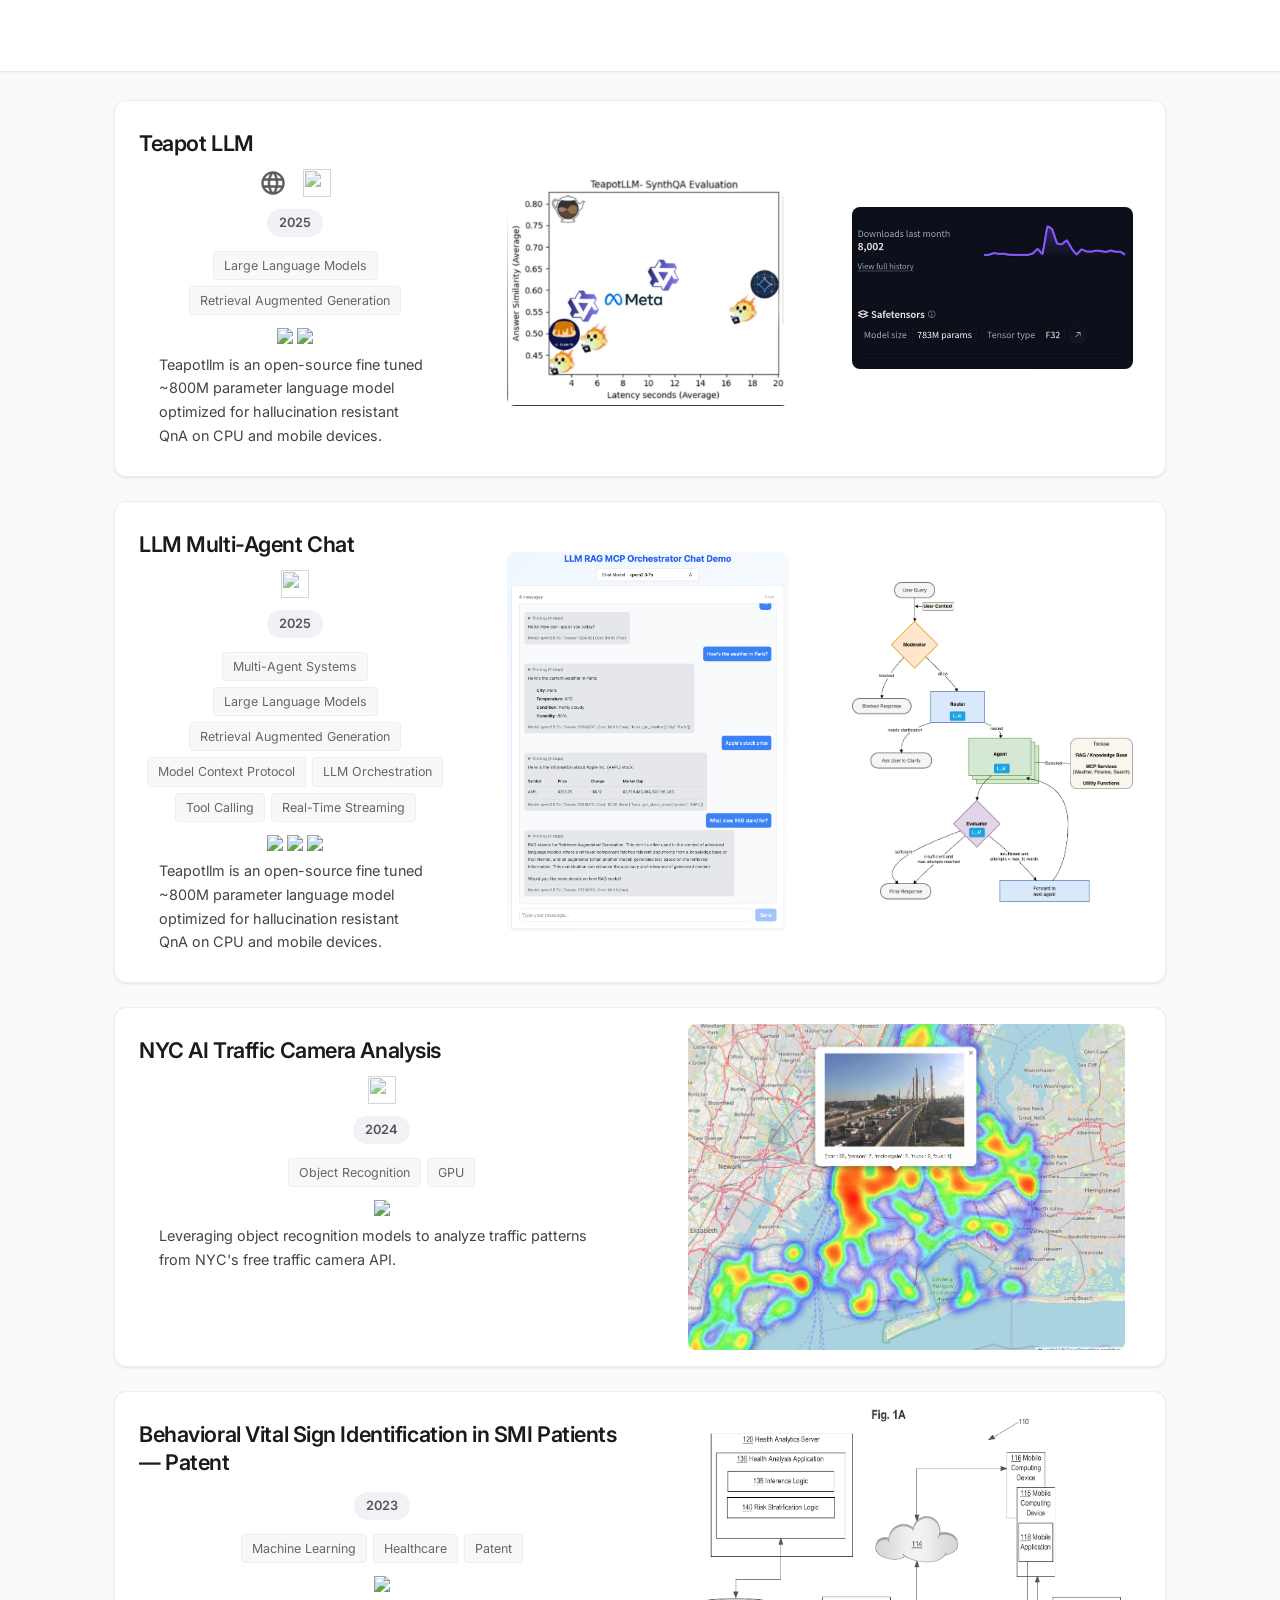
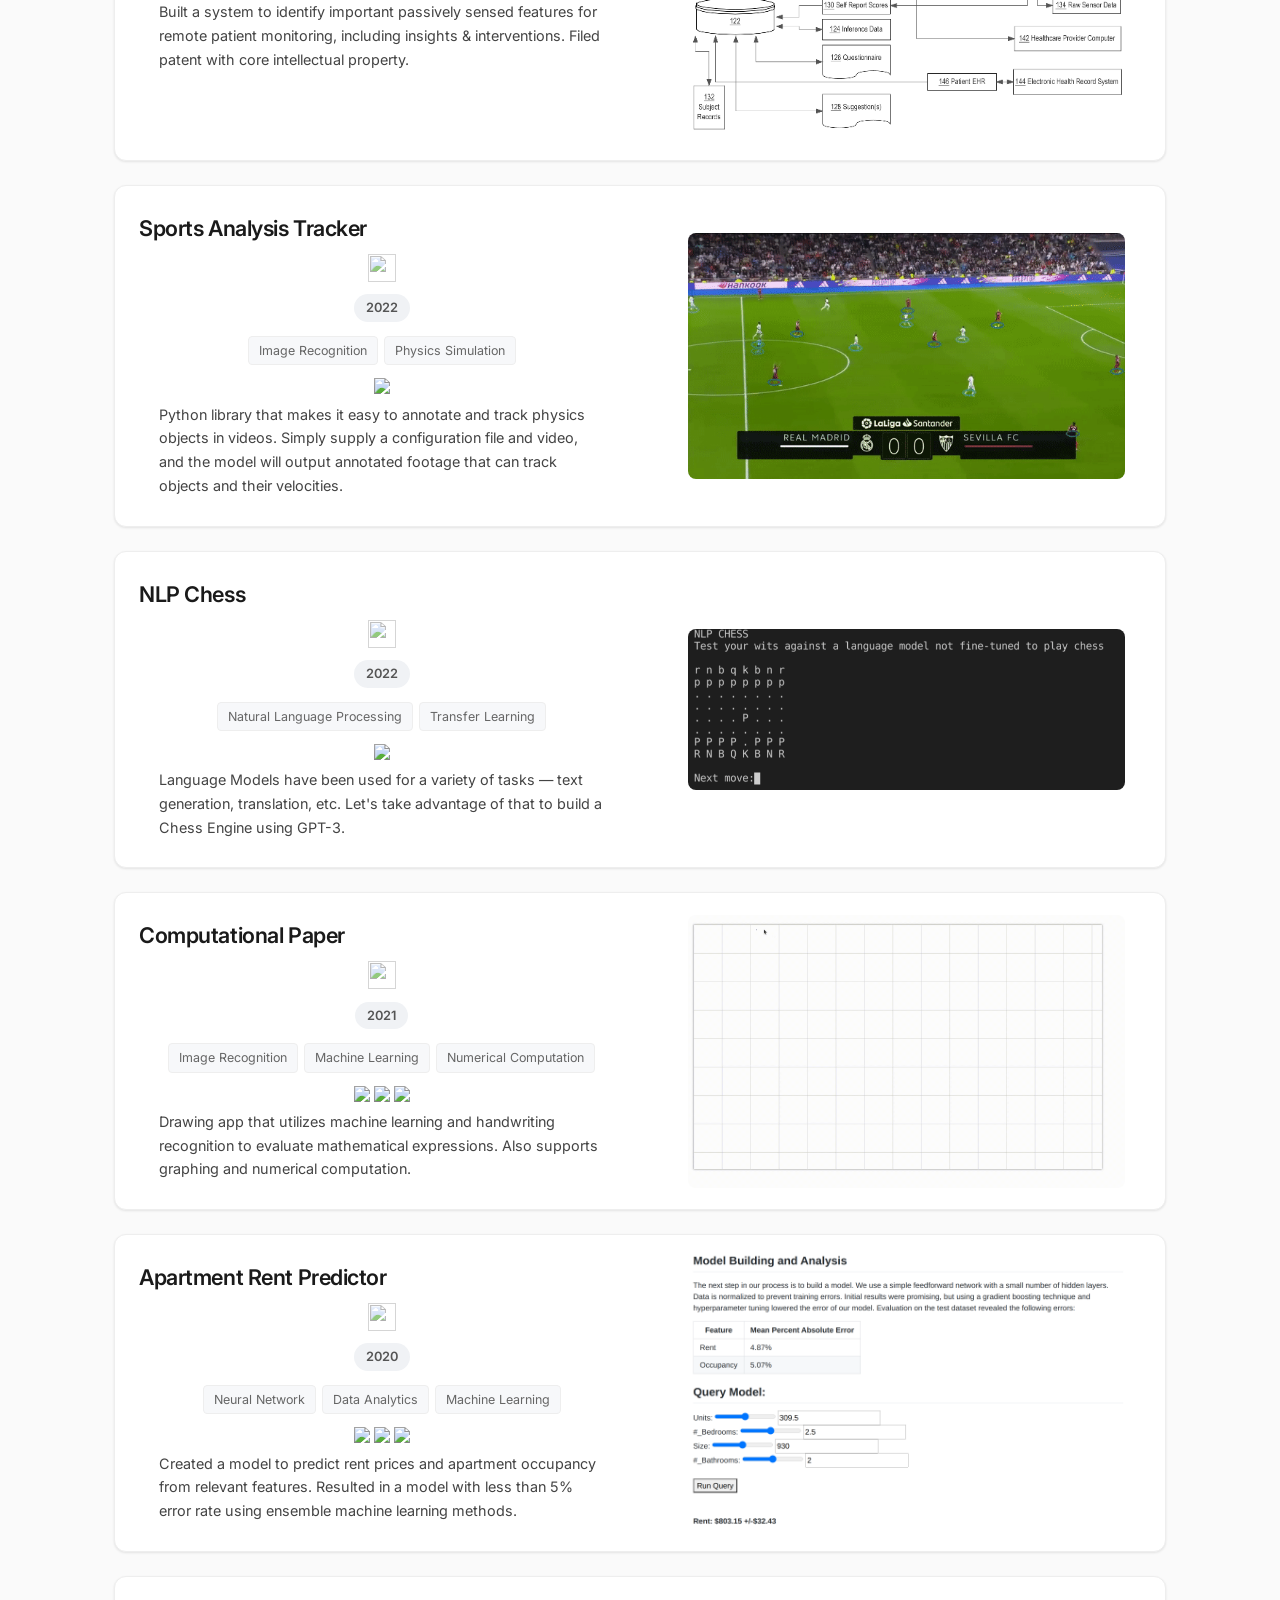
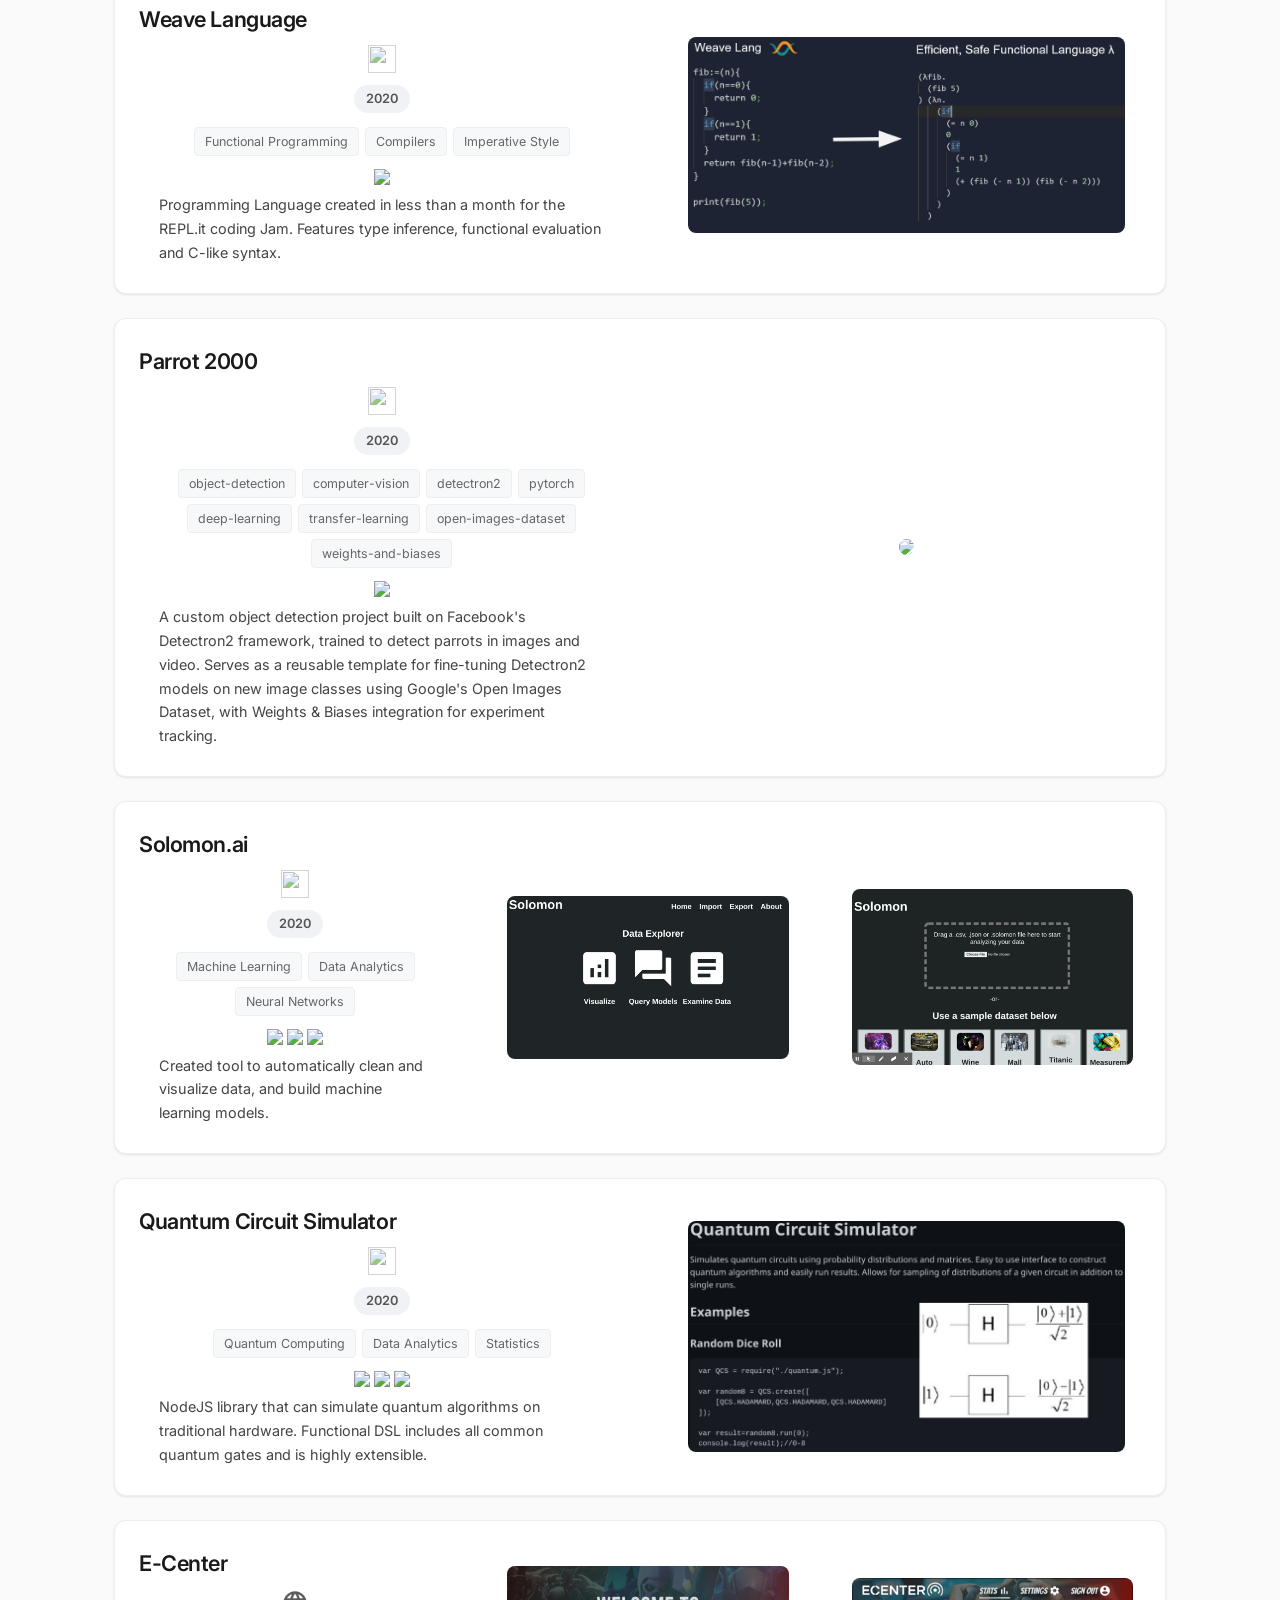
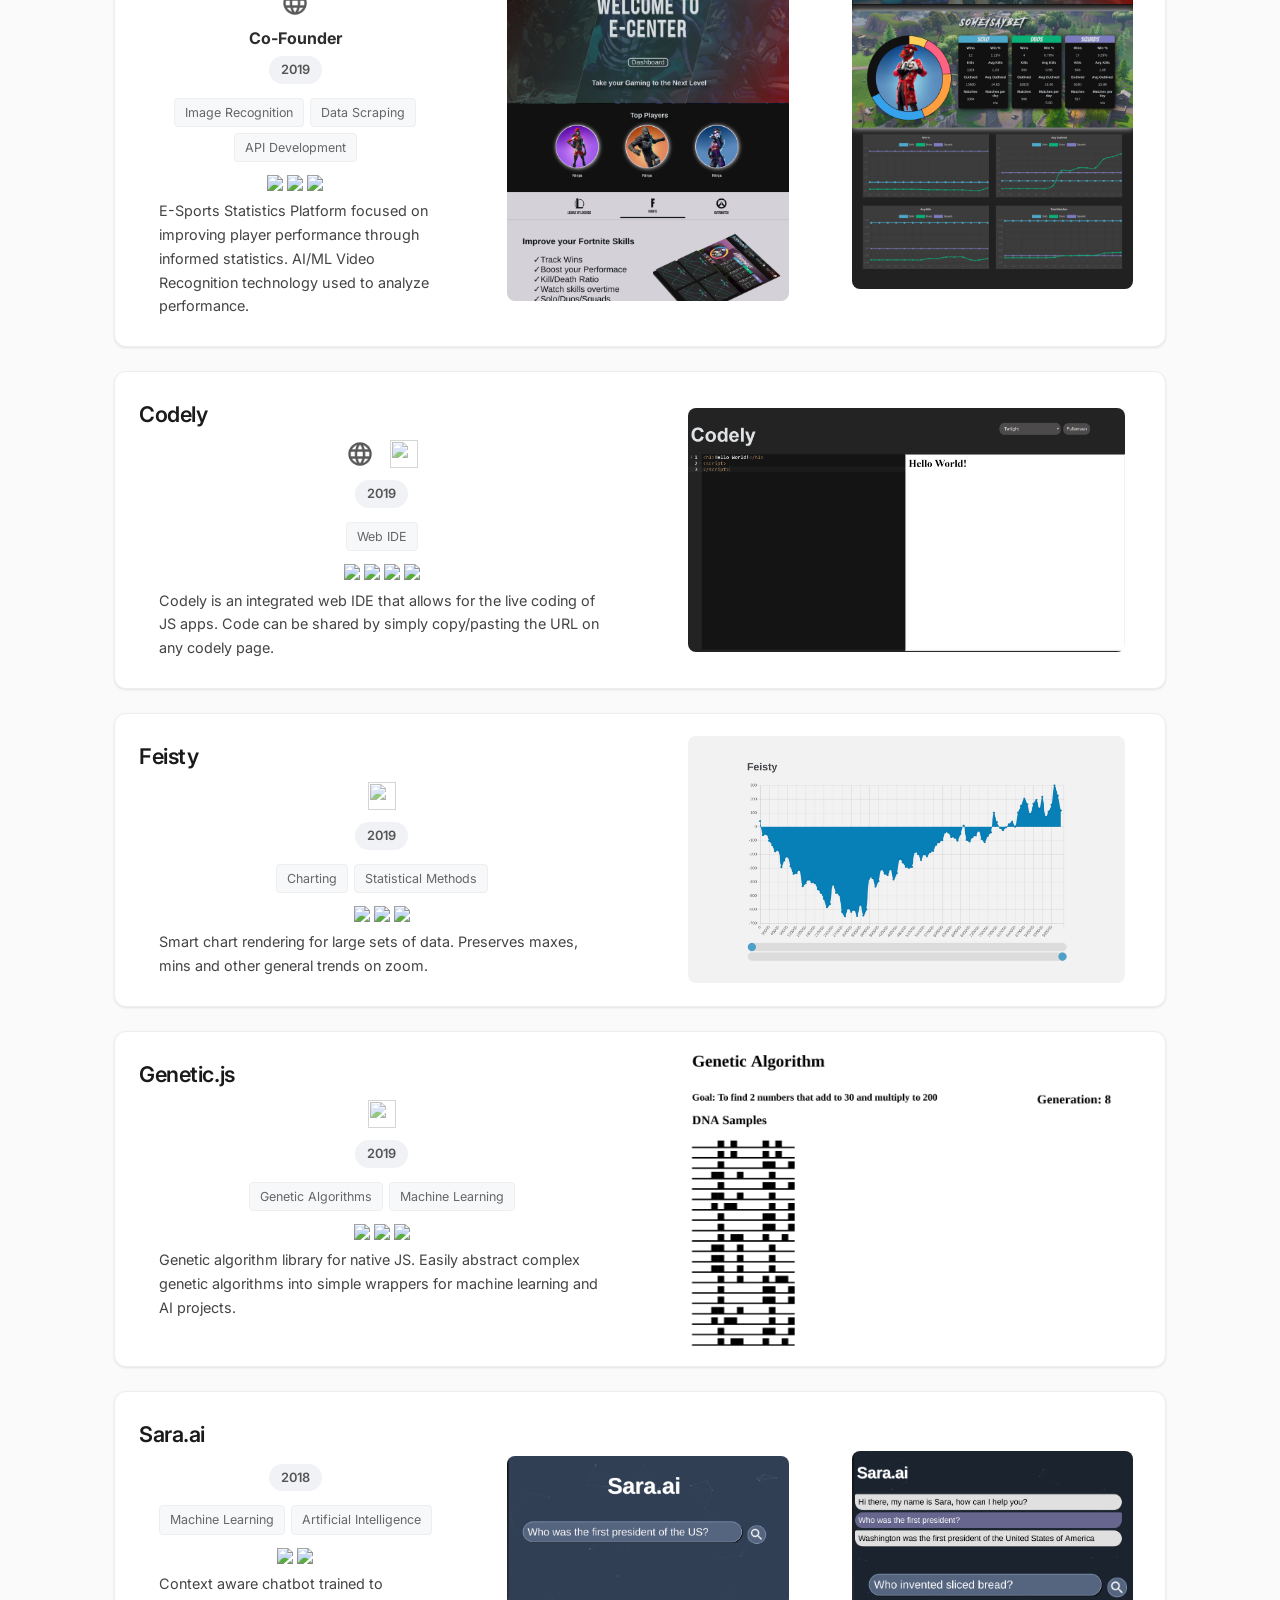
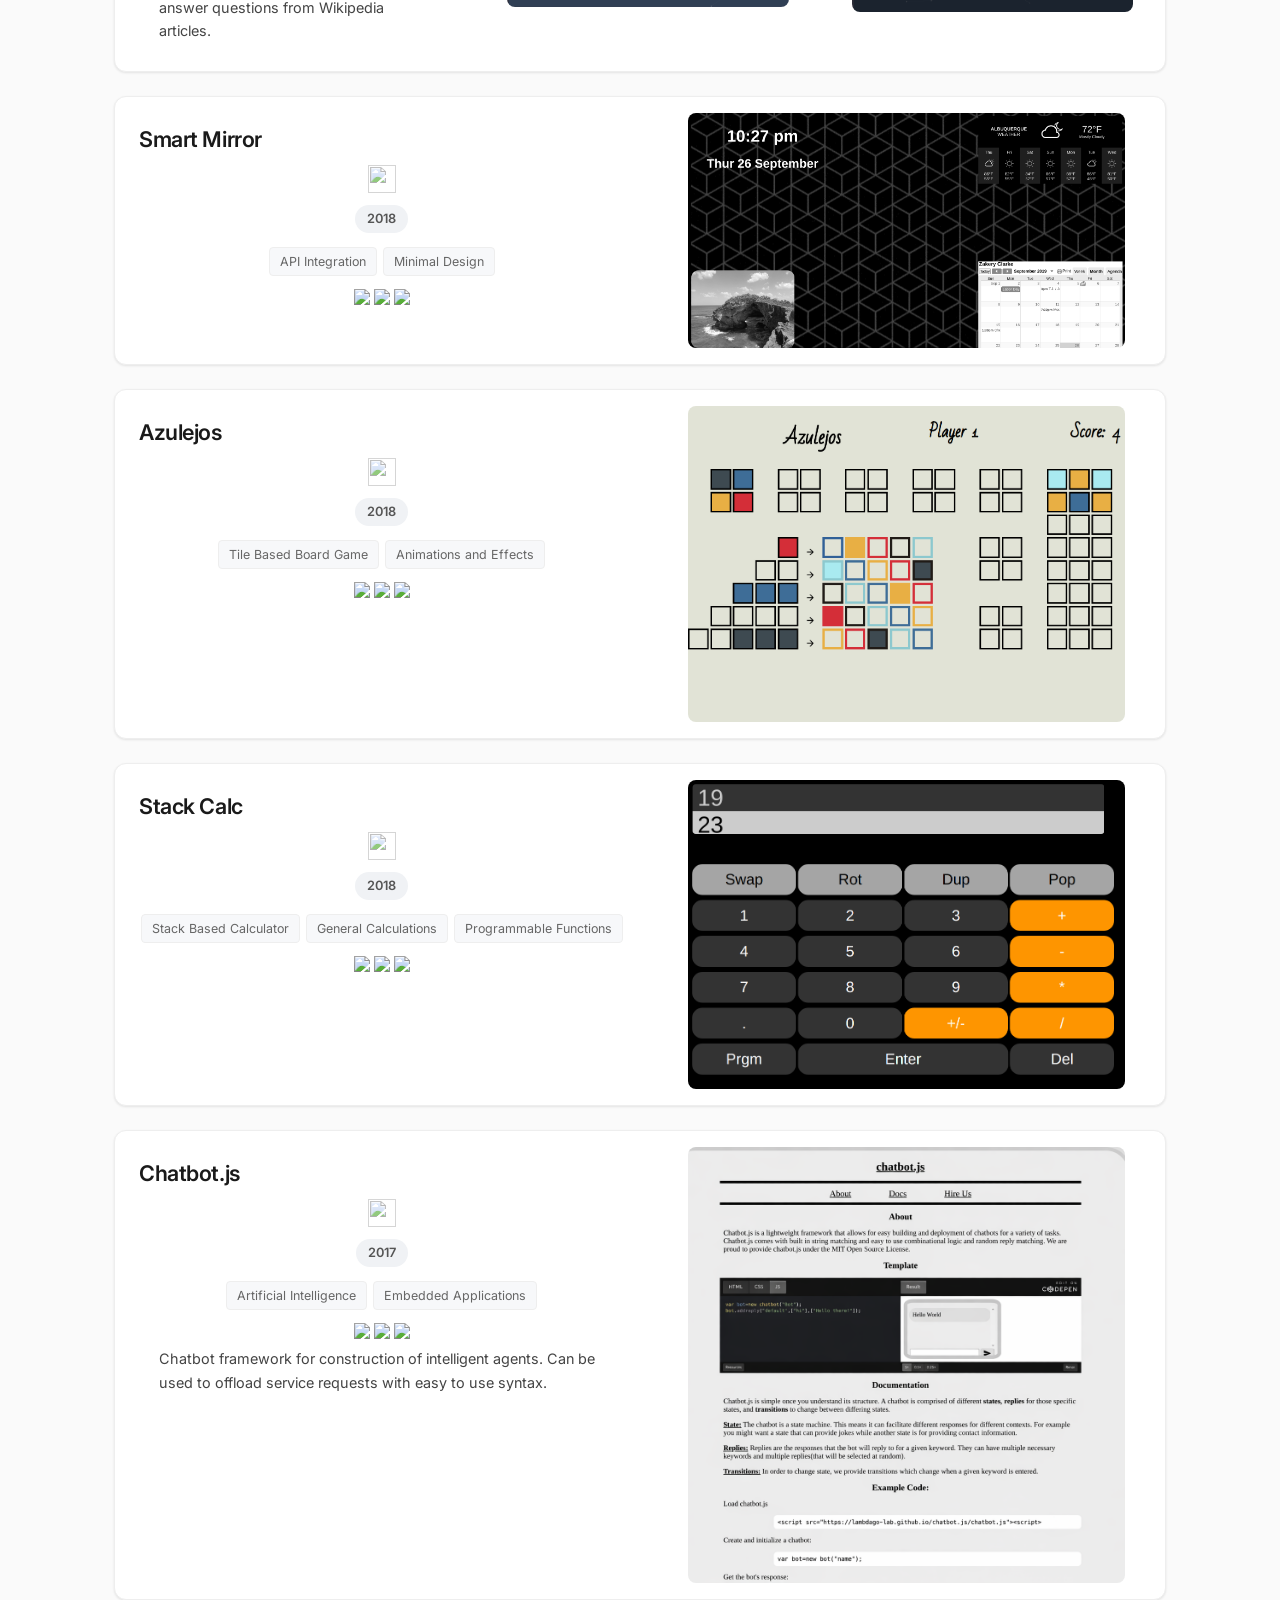
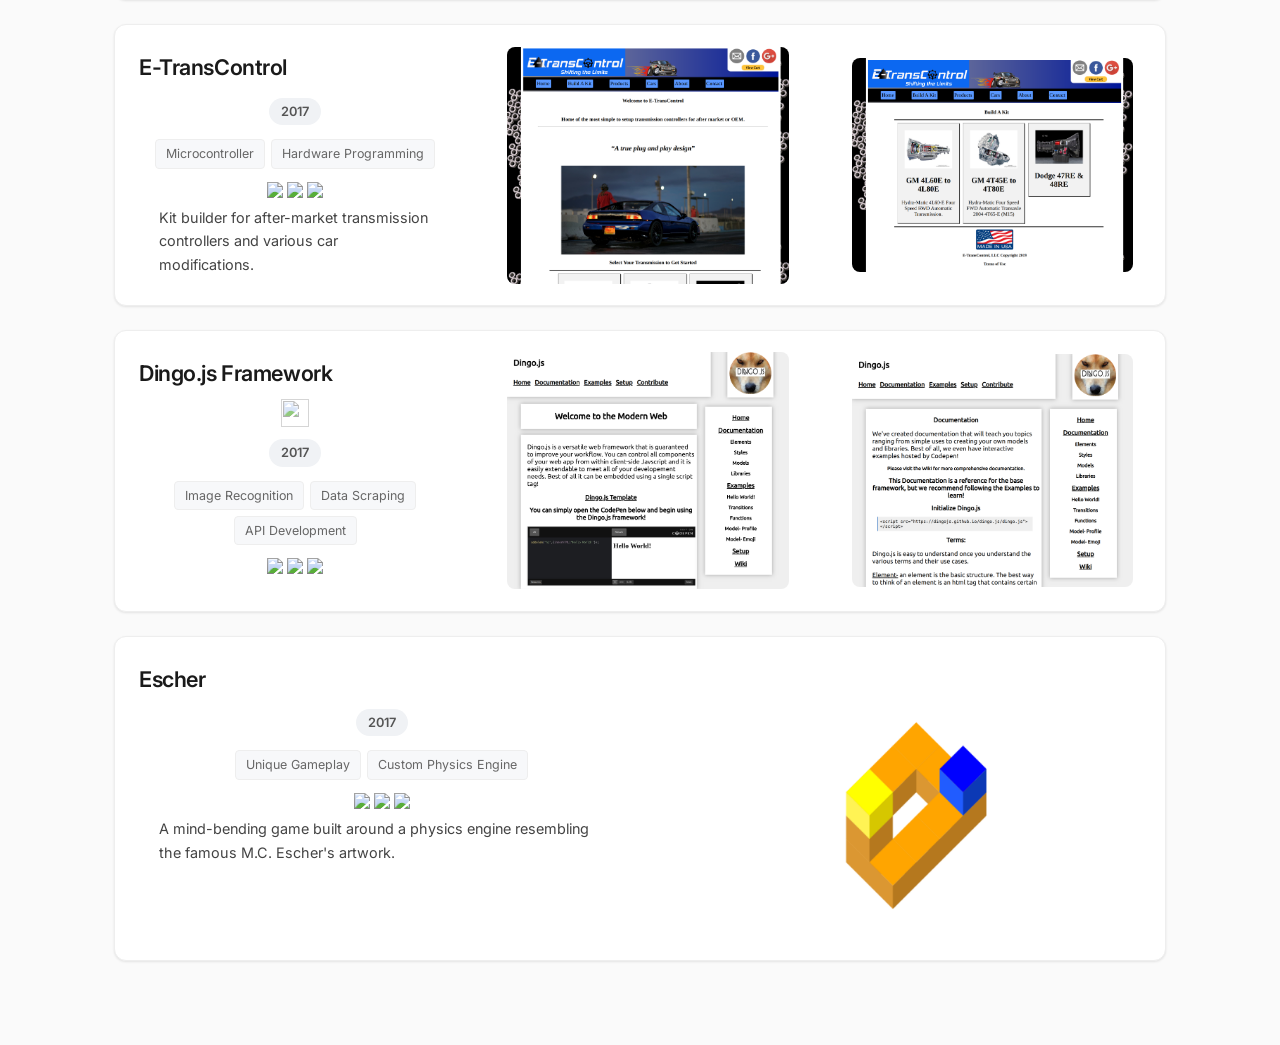
==== index.html @ fe736c4d "rename to index.html" ====
<!DOCTYPE html>
<html lang="en">
<head>
  <meta charset="UTF-8">
  <meta name="viewport" content="width=device-width, initial-scale=1.0">
  <title>Portfolio</title>
  <link rel="preconnect" href="https://fonts.googleapis.com">
  <link rel="preconnect" href="https://fonts.gstatic.com" crossorigin>
  <link href="https://fonts.googleapis.com/css2?family=Inter:wght@400;500;600;700&display=swap" rel="stylesheet">
  <link href="./assets/portfolio/style.css" rel="stylesheet" type="text/css">
</head>
<body>

  <header id="header">
    <!-- <h1 id="name">
      <a href="https://zclarke.dev/index.html">Lambdago</a>
    </h1>
    <div id="headerImg">
      <img src="./assets/portfolio/.png" alt="LambdaGo">
    </div>
    <div id="contact">
      <span><a href="mailto:Lambdago-lab@gmail.com">Lambdago-lab@gmail.com</a></span>
      <span><a href="tel:8453186718">1(845)318-6718</a></span>
    </div> -->
  </header>

  <script>
    function showImg(img) {
      document.getElementById("imgZoomImg").src = img;
      document.getElementById("imgZoom").style.display = "block";
    }
    function hideImg() {
      document.getElementById("imgZoom").style.display = "none";
    }
  </script>

  <div id="main">

    <div id="imgZoom">
      <p onclick="hideImg()">✕</p>
      <img id="imgZoomImg" src="./assets/portfolio/codely.png">
    </div>

    <!-------------- 2025 -------------->
    <!-- Teapot LLM -->
    <div class="portfolio">
      <div class="infoBox">
        <h1>Teapot LLM</h1>
        <div class="info">
          <div>
            <a class="icon" href="https://teapotai.com/" target="_blank"><img src="./assets/portfolio/www.png"></a>
            <a class="icon" href="https://huggingface.co/teapotai/teapotllm" target="_blank"><img src="https://cdn.jsdelivr.net/gh/devicons/devicon@latest/icons/github/github-original.svg" width="30"/></a>
          </div>
          <p><b class="portfolioYear">2025</b></p>
          <ul>
            <li>Large Language Models</li>
            <li>Retrieval Augmented Generation</li>
          </ul>
          <div>
            <img src="https://cdn.jsdelivr.net/gh/devicons/devicon@latest/icons/python/python-original.svg"  width="30"/>
            <img src="https://cdn.jsdelivr.net/gh/devicons/devicon@latest/icons/javascript/javascript-original.svg"  width="30"/>
          </div>
        </div>
        <div class="description">
          <p>Teapotllm is an open-source fine tuned ~800M parameter language model optimized for hallucination resistant QnA on CPU and mobile devices.</p>
        </div>
      </div>
      <div class="image noMobileFlag">
        <span onclick="showImg('./assets/portfolio/teapot_graph.png')"><img src="./assets/portfolio/teapot_graph.png"></span>
      </div>
      <div class="additionalImage">
        <span onclick="showImg('./assets/portfolio/teapot_downloads.png')"><img src="./assets/portfolio/teapot_downloads.png"></span>
      </div>
    </div>

    <!-- LLM-RAG-MCP-Ochestrator -->
    <div class="portfolio">
      <div class="infoBox">
        <h1>LLM Multi-Agent Chat</h1>
        <div class="info">
          <div>
            <a class="icon" href="https://github.com/Bambuuai/llm-rag-mcp-orchestrator" target="_blank"><img src="https://cdn.jsdelivr.net/gh/devicons/devicon@latest/icons/github/github-original.svg" width="30"/></a>
          </div>
          <p><b class="portfolioYear">2025</b></p>
          <ul>
            <li>Multi-Agent Systems</li>
            <li>Large Language Models</li>
            <li>Retrieval Augmented Generation</li>
            <li>Model Context Protocol</li>
            <li>LLM Orchestration</li>
            <li>Tool Calling</li>
            <li>Real-Time Streaming</li>
          </ul>
          <div>
            <img src="https://cdn.jsdelivr.net/gh/devicons/devicon@latest/icons/python/python-original.svg"  width="30"/>            
            <img src="https://cdn.jsdelivr.net/gh/devicons/devicon@latest/icons/javascript/javascript-original.svg"  width="30"/>
            <img src="https://cdn.jsdelivr.net/gh/devicons/devicon@latest/icons/typescript/typescript-original.svg" width="30"/>
          </div>
        </div>
        <div class="description">
          <p>Teapotllm is an open-source fine tuned ~800M parameter language model optimized for hallucination resistant QnA on CPU and mobile devices.</p>
        </div>
      </div>
      <div class="image noMobileFlag">
        <span onclick="showImg('./assets/portfolio/llm-orch-chat-ui.png')"><img src="./assets/portfolio/llm-orch-chat-ui.png"></span>
      </div>
      <div class="image noMobileFlag">
        <span onclick="showImg('./assets/portfolio/llm-orch-orchestration.png')"><img src="./assets/portfolio/llm-orch-orchestration.png"></span>
      </div>
    </div>

    <!-------------- 2024 -------------->
    <!-- NYC AI Traffic Camera Analysis -->
    <div class="portfolio">
      <div class="infoBox">
        <h1>NYC AI Traffic Camera Analysis</h1>
        <div class="info">
          <div>
            <a class="icon" href="https://github.com/Lambdago-lab/nyc_ai_traffic_camera_analysis" target="_blank"><img src="https://cdn.jsdelivr.net/gh/devicons/devicon@latest/icons/github/github-original.svg" width="30"/></a>
          </div>
          <p><b class="portfolioYear">2024</b></p>
          <ul>
            <li>Object Recognition</li>
            <li>GPU</li>
          </ul>
          <div><img src="https://cdn.jsdelivr.net/gh/devicons/devicon@latest/icons/python/python-original.svg"  width="30"/></div>
        </div>
        <div class="description">
          <p>Leveraging object recognition models to analyze traffic patterns from NYC's free traffic camera API.</p>
        </div>
      </div>
      <div class="image noMobileFlag">
        <span onclick="showImg('https://raw.githubusercontent.com/Lambdago-lab/nyc_ai_traffic_camera_analysis/refs/heads/main/bridge.png')"><img src="./assets/portfolio/bridge.png"></span>
      </div>
    </div>

    <!-------------- 2023 -------------->
    <!-- Behavioral Vital Sign Patent -->
    <div class="portfolio">
      <div class="infoBox">
        <h1>Behavioral Vital Sign Identification in SMI Patients — Patent</h1>
        <div class="info">
          <p><b class="portfolioYear">2023</b></p>
          <ul>
            <li>Machine Learning</li>
            <li>Healthcare</li>
            <li>Patent</li>
          </ul>
          <div><img src="https://cdn.jsdelivr.net/gh/devicons/devicon@latest/icons/python/python-original.svg"  width="30"/></div>
        </div>
        <div class="description">
          <p>Built a system to identify important passively sensed features for remote patient monitoring, including insights &amp; interventions. Filed patent with core intellectual property.</p>
        </div>
      </div>
      <div class="image noMobileFlag">
        <span onclick="showImg('./assets/portfolio/Patent.png')"><img src="./assets/portfolio/Patent.png"></span>
      </div>
    </div>

    <!-------------- 2022 -------------->
    <!-- Sports Analysis Tracker -->
    <div class="portfolio">
      <div class="infoBox">
        <h1>Sports Analysis Tracker</h1>
        <div class="info">
          <div>
            <a class="icon" href="https://github.com/Lambdago-lab/sports_analysis" target="_blank"><img src="https://cdn.jsdelivr.net/gh/devicons/devicon@latest/icons/github/github-original.svg" width="30"/></a>
          </div>
          <p><b class="portfolioYear">2022</b></p>
          <ul>
            <li>Image Recognition</li>
            <li>Physics Simulation</li>
          </ul>
          <div><img src="https://cdn.jsdelivr.net/gh/devicons/devicon@latest/icons/python/python-original.svg"  width="30"/></div>
        </div>
        <div class="description">
          <p>Python library that makes it easy to annotate and track physics objects in videos. Simply supply a configuration file and video, and the model will output annotated footage that can track objects and their velocities.</p>
        </div>
      </div>
      <div class="image noMobileFlag">
        <span onclick="showImg('./assets/portfolio/sports_analysis.gif')"><img src="./assets/portfolio/sports_analysis.gif"></span>
      </div>
    </div>

    <!-- NLP Chess -->
    <div class="portfolio">
      <div class="infoBox">
        <h1>NLP Chess</h1>
        <div class="info">
          <div>
            <a class="icon" href="https://github.com/Lambdago-lab/nlpchess" target="_blank"><img src="https://cdn.jsdelivr.net/gh/devicons/devicon@latest/icons/github/github-original.svg" width="30"/></a>
          </div>
          <p><b class="portfolioYear">2022</b></p>
          <ul>
            <li>Natural Language Processing</li>
            <li>Transfer Learning</li>
          </ul>
          <div><img src="https://cdn.jsdelivr.net/gh/devicons/devicon@latest/icons/python/python-original.svg"  width="30"/></div>
        </div>
        <div class="description">
          <p>Language Models have been used for a variety of tasks — text generation, translation, etc. Let's take advantage of that to build a Chess Engine using GPT-3.</p>
        </div>
      </div>
      <div class="image noMobileFlag">
        <span onclick="showImg('./assets/portfolio/nlpchess.png')"><img src="./assets/portfolio/nlpchess.png"></span>
      </div>
    </div>

    <!-------------- 2021 -------------->
    <!-- Computational Paper -->
    <div class="portfolio">
      <div class="infoBox">
        <h1>Computational Paper</h1>
        <div class="info">
          <div>
            <a class="icon" href="https://github.com/Lambdago-lab/computationalPaper" target="_blank"><img src="https://cdn.jsdelivr.net/gh/devicons/devicon@latest/icons/github/github-original.svg" width="30"/></a>
          </div>
          <p><b class="portfolioYear">2021</b></p>
          <ul>
            <li>Image Recognition</li>
            <li>Machine Learning</li>
            <li>Numerical Computation</li>
          </ul>
          <div>
            <img src="https://cdn.jsdelivr.net/gh/devicons/devicon@latest/icons/javascript/javascript-original.svg"  width="30"/>
            <img src="https://cdn.jsdelivr.net/gh/devicons/devicon@latest/icons/html5/html5-original.svg" width="30"/>    
            <img src="https://cdn.jsdelivr.net/gh/devicons/devicon@latest/icons/css3/css3-original.svg" width="30"/>
          </div>
        </div>
        <div class="description">
          <p>Drawing app that utilizes machine learning and handwriting recognition to evaluate mathematical expressions. Also supports graphing and numerical computation.</p>
        </div>
      </div>
      <div class="image noMobileFlag">
        <span onclick="showImg('./assets/portfolio/computationalPaper.gif')"><img src="./assets/portfolio/computationalPaper.gif"></span>
      </div>
    </div>

    <!-------------- 2020 -------------->
    <!-- Apartment Rent Predictor -->
    <div class="portfolio">
      <div class="infoBox">
        <h1>Apartment Rent Predictor</h1>
        <div class="info">
          <div>
            <a class="icon" href="https://github.com/Lambdago-lab/Apartment_Rent_Analysis" target="_blank"><img src="https://cdn.jsdelivr.net/gh/devicons/devicon@latest/icons/github/github-original.svg" width="30"/></a>
          </div>
          <p><b class="portfolioYear">2020</b></p>
          <ul>
            <li>Neural Network</li>
            <li>Data Analytics</li>
            <li>Machine Learning</li>
          </ul>
          <div>
            <img src="https://cdn.jsdelivr.net/gh/devicons/devicon@latest/icons/python/python-original.svg"  width="30"/>
            <img src="https://cdn.jsdelivr.net/gh/devicons/devicon@latest/icons/nodejs/nodejs-original.svg" width="30"/>
            <img src="https://cdn.jsdelivr.net/gh/devicons/devicon@latest/icons/html5/html5-original.svg" width="30"/>    
          </div>
        </div>
        <div class="description">
          <p>Created a model to predict rent prices and apartment occupancy from relevant features. Resulted in a model with less than 5% error rate using ensemble machine learning methods.</p>
        </div>
      </div>
      <div class="image noMobileFlag">
        <span onclick="showImg('./assets/portfolio/apartment.png')"><img src="./assets/portfolio/apartment.png"></span>
      </div>
    </div>

    <!-- Weave Language -->
    <div class="portfolio">
      <div class="infoBox">
        <h1>Weave Language</h1>
        <div class="info">
          <div>
            <a class="icon" href="https://github.com/Lambdago-lab/weavelang" target="_blank"><img src="https://cdn.jsdelivr.net/gh/devicons/devicon@latest/icons/github/github-original.svg" width="30"/></a>
          </div>
          <p><b class="portfolioYear">2020</b></p>
          <ul>
            <li>Functional Programming</li>
            <li>Compilers</li>
            <li>Imperative Style</li>
          </ul>
          <div><img src="https://cdn.jsdelivr.net/gh/devicons/devicon@latest/icons/haskell/haskell-original.svg" width="30"/>   </div>
        </div>
        <div class="description">
          <p>Programming Language created in less than a month for the REPL.it coding Jam. Features type inference, functional evaluation and C-like syntax.</p>
        </div>
      </div>
      <div class="image noMobileFlag">
        <span onclick="showImg('./assets/portfolio/weave.png')"><img src="./assets/portfolio/weave.png"></span>
      </div>
    </div>

    <!-- Parrot 2000 -->
    <div class="portfolio">
      <div class="infoBox">
        <h1>Parrot 2000</h1>
        <div class="info">
          <div>
            <a class="icon" href="https://github.com/Bambuuai/parrot_2000" target="_blank"><img src="https://cdn.jsdelivr.net/gh/devicons/devicon@latest/icons/github/github-original.svg" width="30"/></a>
          </div>
          <p><b class="portfolioYear">2020</b></p>
          <ul>
            <li>object-detection</li>
            <li>computer-vision</li>
            <li>detectron2</li>
            <li>pytorch</li>
            <li>deep-learning</li>
            <li>transfer-learning</li>
            <li>open-images-dataset</li>
            <li>weights-and-biases</li>
          </ul>
          <div><img src="https://cdn.jsdelivr.net/gh/devicons/devicon@latest/icons/jupyter/jupyter-original-wordmark.svg" width="30"/></div>
        </div>
        <div class="description">
          <p>A custom object detection project built on Facebook's Detectron2 framework, trained to detect parrots in images and video. Serves as a reusable template for fine-tuning Detectron2 models on new image classes using Google's Open Images Dataset, with Weights & Biases integration for experiment tracking.</p>
        </div>
      </div>
      <div class="image noMobileFlag">
        <span onclick="showImg('./assets/portfolio/parrot.gif')"><img src="./assets/portfolio/parrot.gif"></span>
      </div>
    </div>

    <!-- Solomon.ai -->
    <div class="portfolio">
      <div class="infoBox">
        <h1>Solomon.ai</h1>
        <div class="info">
          <div>
            <a class="icon" href="https://github.com/Lambdago-lab/solomon" target="_blank"><img src="https://cdn.jsdelivr.net/gh/devicons/devicon@latest/icons/github/github-original.svg" width="30"/></a>
          </div>
          <p><b class="portfolioYear">2020</b></p>
          <ul>
            <li>Machine Learning</li>
            <li>Data Analytics</li>
            <li>Neural Networks</li>
          </ul>
          <div>
            <img src="https://cdn.jsdelivr.net/gh/devicons/devicon@latest/icons/javascript/javascript-original.svg"  width="30"/>
            <img src="https://cdn.jsdelivr.net/gh/devicons/devicon@latest/icons/html5/html5-original.svg" width="30"/>    
            <img src="https://cdn.jsdelivr.net/gh/devicons/devicon@latest/icons/css3/css3-original.svg" width="30"/>
          </div>
        </div>
        <div class="description">
          <p>Created tool to automatically clean and visualize data, and build machine learning models.</p>
        </div>
      </div>
      <div class="image noMobileFlag">
        <span onclick="showImg('./assets/portfolio/solomon.png')"><img src="./assets/portfolio/solomon.png"></span>
      </div>
      <div class="additionalImage">
        <span onclick="showImg('./assets/portfolio/solomon.gif')"><img src="./assets/portfolio/solomon.gif"></span>
      </div>
    </div>

    <!-- Quantum Circuit Simulator -->
    <div class="portfolio">
      <div class="infoBox">
        <h1>Quantum Circuit Simulator</h1>
        <div class="info">
          <div>
            <a class="icon" href="https://github.com/Lambdago-lab/quantum-circuit-simulator" target="_blank"><img src="https://cdn.jsdelivr.net/gh/devicons/devicon@latest/icons/github/github-original.svg" width="30"/></a>
          </div>
          <p><b class="portfolioYear">2020</b></p>
          <ul>
            <li>Quantum Computing</li>
            <li>Data Analytics</li>
            <li>Statistics</li>
          </ul>
          <div>
            <img src="https://cdn.jsdelivr.net/gh/devicons/devicon@latest/icons/javascript/javascript-original.svg"  width="30"/>
            <img src="https://cdn.jsdelivr.net/gh/devicons/devicon@latest/icons/html5/html5-original.svg" width="30"/>    
            <img src="https://cdn.jsdelivr.net/gh/devicons/devicon@latest/icons/css3/css3-original.svg" width="30"/>
          </div>
        </div>
        <div class="description">
          <p>NodeJS library that can simulate quantum algorithms on traditional hardware. Functional DSL includes all common quantum gates and is highly extensible.</p>
        </div>
      </div>
      <div class="image noMobileFlag">
        <span onclick="showImg('./assets/portfolio/quantum.png')"><img src="./assets/portfolio/quantum.png"></span>
      </div>
    </div>

    <!-------------- 2019 -------------->
    <!-- E-Center -->
    <div class="portfolio">
      <div class="infoBox">
        <h1>E-Center</h1>
        <div class="info">
          <div>
            <a class="icon" href="https://ecenter.tv/" target="_blank"><img src="./assets/portfolio/www.png"></a>
          </div>
          <p><b>Co-Founder</b></p>
          <p><b class="portfolioYear">2019</b></p>
          <ul>
            <li>Image Recognition</li>
            <li>Data Scraping</li>
            <li>API Development</li>
          </ul>
          <div>
            <img src="https://cdn.jsdelivr.net/gh/devicons/devicon@latest/icons/nodejs/nodejs-original.svg" width="30"/>
            <img src="https://cdn.jsdelivr.net/gh/devicons/devicon@latest/icons/html5/html5-original.svg" width="30"/>    
            <img src="https://cdn.jsdelivr.net/gh/devicons/devicon@latest/icons/css3/css3-original.svg" width="30"/>
          </div>
        </div>
        <div class="description">
          <p>E-Sports Statistics Platform focused on improving player performance through informed statistics. AI/ML Video Recognition technology used to analyze performance.</p>
        </div>
      </div>
      <div class="image noMobileFlag">
        <span onclick="showImg('./assets/portfolio/ecenterhome.png')"><img src="./assets/portfolio/ecenterhome.png"></span>
      </div>
      <div class="additionalImage">
        <span onclick="showImg('./assets/portfolio/ecenterstats.png')"><img src="./assets/portfolio/ecenterstats.png"></span>
      </div>
    </div>

    <!-- Codely -->
    <div class="portfolio">
      <div class="infoBox">
        <h1>Codely</h1>
        <div class="info">
          <div>
            <a class="icon" href="http://codely-dev.herokuapp.com/" target="_blank"><img src="./assets/portfolio/www.png"></a>
            <a class="icon" href="https://github.com/Lambdago-lab/codely" target="_blank"><img src="https://cdn.jsdelivr.net/gh/devicons/devicon@latest/icons/github/github-original.svg" width="30"/></a>
          </div>
          <p><b class="portfolioYear">2019</b></p>
          <ul>
            <li>Web IDE</li>
          </ul>
          <div>
            <img src="https://cdn.jsdelivr.net/gh/devicons/devicon@latest/icons/javascript/javascript-original.svg"  width="30"/>
            <img src="https://cdn.jsdelivr.net/gh/devicons/devicon@latest/icons/html5/html5-original.svg" width="30"/>    
            <img src="https://cdn.jsdelivr.net/gh/devicons/devicon@latest/icons/css3/css3-original.svg" width="30"/>
            <img src="https://cdn.jsdelivr.net/gh/devicons/devicon@latest/icons/nodejs/nodejs-original.svg" width="30"/>
          </div>
        </div>
        <div class="description">
          <p>Codely is an integrated web IDE that allows for the live coding of JS apps. Code can be shared by simply copy/pasting the URL on any codely page.</p>
        </div>
      </div>
      <div class="image">
        <span onclick="showImg('./assets/portfolio/codely.png')"><img src="./assets/portfolio/codely.png"></span>
      </div>
      <div class="mobileImage">
        <span onclick="showImg('./assets/portfolio/codelymobile.png')"><img src="./assets/portfolio/codelymobile.png"></span>
      </div>
    </div>

    <!-- Feisty -->
    <div class="portfolio">
      <div class="infoBox">
        <h1>Feisty</h1>
        <div class="info">
          <div>
            <a class="icon" href="https://github.com/Lambdago-lab/feisty" target="_blank"><img src="https://cdn.jsdelivr.net/gh/devicons/devicon@latest/icons/github/github-original.svg" width="30"/></a>
          </div>
          <p><b class="portfolioYear">2019</b></p>
          <ul>
            <li>Charting</li>
            <li>Statistical Methods</li>
          </ul>
          <div>
            <img src="https://cdn.jsdelivr.net/gh/devicons/devicon@latest/icons/javascript/javascript-original.svg"  width="30"/>
            <img src="https://cdn.jsdelivr.net/gh/devicons/devicon@latest/icons/html5/html5-original.svg" width="30"/>    
            <img src="https://cdn.jsdelivr.net/gh/devicons/devicon@latest/icons/css3/css3-original.svg" width="30"/>
          </div>
        </div>
        <div class="description">
          <p>Smart chart rendering for large sets of data. Preserves maxes, mins and other general trends on zoom.</p>
        </div>
      </div>
      <div class="image">
        <span onclick="showImg('./assets/portfolio/feisty.png')"><img src="./assets/portfolio/feisty.png"></span>
      </div>
      <div class="mobileImage">
        <span onclick="showImg('./assets/portfolio/feistymobile.png')"><img src="./assets/portfolio/feistymobile.png"></span>
      </div>
    </div>

    <!-- Genetic.js -->
    <div class="portfolio">
      <div class="infoBox">
        <h1>Genetic.js</h1>
        <div class="info">
          <div>
            <a class="icon" href="https://github.com/Lambdago-lab/geneticjs" target="_blank"><img src="https://cdn.jsdelivr.net/gh/devicons/devicon@latest/icons/github/github-original.svg" width="30"/></a>
          </div>
          <p><b class="portfolioYear">2019</b></p>
          <ul>
            <li>Genetic Algorithms</li>
            <li>Machine Learning</li>
          </ul>
          <div>
            <img src="https://cdn.jsdelivr.net/gh/devicons/devicon@latest/icons/html5/html5-original.svg" width="30"/>    
            <img src="https://cdn.jsdelivr.net/gh/devicons/devicon@latest/icons/css3/css3-original.svg" width="30"/>
            <img src="https://cdn.jsdelivr.net/gh/devicons/devicon@latest/icons/javascript/javascript-original.svg"  width="30"/>
          </div>
        </div>
        <div class="description">
          <p>Genetic algorithm library for native JS. Easily abstract complex genetic algorithms into simple wrappers for machine learning and AI projects.</p>
        </div>
      </div>
      <div class="image noMobileFlag">
        <span onclick="showImg('./assets/portfolio/geneticjs.png')"><img src="./assets/portfolio/geneticjs.png"></span>
      </div>
    </div>

    <!-------------- 2018 -------------->
    <!-- Sara.ai -->
    <div class="portfolio">
      <div class="infoBox">
        <h1>Sara.ai</h1>
        <div class="info">
          <p><b class="portfolioYear">2018</b></p>
          <ul>
            <li>Machine Learning</li>
            <li>Artificial Intelligence</li>
          </ul>
          <div>
            <img src="https://cdn.jsdelivr.net/gh/devicons/devicon@latest/icons/nodejs/nodejs-original.svg" width="30"/>
            <img src="https://cdn.jsdelivr.net/gh/devicons/devicon@latest/icons/html5/html5-original.svg" width="30"/>    
          </div>
        </div>
        <div class="description">
          <p>Context aware chatbot trained to answer questions from Wikipedia articles.</p>
        </div>
      </div>
      <div class="image">
        <span onclick="showImg('./assets/portfolio/sara.png')"><img src="./assets/portfolio/sara.png"></span>
      </div>
      <div class="additionalImage">
        <span onclick="showImg('./assets/portfolio/saradialog.png')"><img src="./assets/portfolio/saradialog.png"></span>
      </div>
      <div class="mobileImage">
        <span onclick="showImg('./assets/portfolio/saramobile.png')"><img src="./assets/portfolio/saramobile.png"></span>
      </div>
    </div>

    <!-- Smart Mirror -->
    <div class="portfolio">
      <div class="infoBox">
        <h1>Smart Mirror</h1>
        <div class="info">
          <div>
            <a class="icon" href="https://github.com/Lambdago-lab/smart-mirror" target="_blank"><img src="https://cdn.jsdelivr.net/gh/devicons/devicon@latest/icons/github/github-original.svg" width="30"/></a>
          </div>
          <p><b class="portfolioYear">2018</b></p>
          <ul>
            <li>API Integration</li>
            <li>Minimal Design</li>
          </ul>
          <div>
            <img src="https://cdn.jsdelivr.net/gh/devicons/devicon@latest/icons/javascript/javascript-original.svg"  width="30"/>
            <img src="https://cdn.jsdelivr.net/gh/devicons/devicon@latest/icons/html5/html5-original.svg" width="30"/>    
            <img src="https://cdn.jsdelivr.net/gh/devicons/devicon@latest/icons/css3/css3-original.svg" width="30"/>
          </div>
        </div>
      </div>
      <div class="image">
        <span onclick="showImg('./assets/portfolio/smart-mirror.png')"><img src="./assets/portfolio/smart-mirror.png"></span>
      </div>
      <div class="mobileImage">
        <span onclick="showImg('./assets/portfolio/mirrormobile.png')"><img src="./assets/portfolio/mirrormobile.png"></span>
      </div>
    </div>

    <!-- Azulejos -->
    <div class="portfolio">
      <div class="infoBox">
        <h1>Azulejos</h1>
        <div class="info">
          <div>
            <a class="icon" href="https://github.com/Lambdago-lab/azulejos" target="_blank"><img src="https://cdn.jsdelivr.net/gh/devicons/devicon@latest/icons/github/github-original.svg" width="30"/></a>
          </div>
          <p><b class="portfolioYear">2018</b></p>
          <ul>
            <li>Tile Based Board Game</li>
            <li>Animations and Effects</li>
          </ul>
          <div>
            <img src="https://cdn.jsdelivr.net/gh/devicons/devicon@latest/icons/html5/html5-original.svg" width="30"/>    
            <img src="https://cdn.jsdelivr.net/gh/devicons/devicon@latest/icons/css3/css3-original.svg" width="30"/>
            <img src="https://cdn.jsdelivr.net/gh/devicons/devicon@latest/icons/javascript/javascript-original.svg"  width="30"/>
          </div>
        </div>
      </div>
      <div class="image noMobileFlag">
        <span onclick="showImg('./assets/portfolio/azulejos.png')"><img src="./assets/portfolio/azulejos.png"></span>
      </div>
    </div>

    <!-- Stack Calc -->
    <div class="portfolio">
      <div class="infoBox">
        <h1>Stack Calc</h1>
        <div class="info">
          <div>
            <a class="icon" href="https://github.com/Lambdago-lab/stackcalc" target="_blank"><img src="https://cdn.jsdelivr.net/gh/devicons/devicon@latest/icons/github/github-original.svg" width="30"/></a>
          </div>
          <p><b class="portfolioYear">2018</b></p>
          <ul>
            <li>Stack Based Calculator</li>
            <li>General Calculations</li>
            <li>Programmable Functions</li>
          </ul>
          <div>
            <img src="https://cdn.jsdelivr.net/gh/devicons/devicon@latest/icons/html5/html5-original.svg" width="30"/>    
            <img src="https://cdn.jsdelivr.net/gh/devicons/devicon@latest/icons/css3/css3-original.svg" width="30"/>
            <img src="https://cdn.jsdelivr.net/gh/devicons/devicon@latest/icons/javascript/javascript-original.svg"  width="30"/>
          </div>
        </div>
      </div>
      <div class="image noMobileFlag">
        <span onclick="showImg('./assets/portfolio/stackcalc.png')"><img src="./assets/portfolio/stackcalc.png"></span>
      </div>
    </div>

    <!-------------- 2017 -------------->
    <!-- Chatbot.js -->
    <div class="portfolio">
      <div class="infoBox">
        <h1>Chatbot.js</h1>
        <div class="info">
          <div>
            <a class="icon" href="https://github.com/Lambdago-lab/chatbot.js" target="_blank"><img src="https://cdn.jsdelivr.net/gh/devicons/devicon@latest/icons/github/github-original.svg" width="30"/></a>
          </div>
          <p><b class="portfolioYear">2017</b></p>
          <ul>
            <li>Artificial Intelligence</li>
            <li>Embedded Applications</li>
          </ul>
          <div>
            <img src="https://cdn.jsdelivr.net/gh/devicons/devicon@latest/icons/javascript/javascript-original.svg"  width="30"/>
            <img src="https://cdn.jsdelivr.net/gh/devicons/devicon@latest/icons/html5/html5-original.svg" width="30"/>    
            <img src="https://cdn.jsdelivr.net/gh/devicons/devicon@latest/icons/css3/css3-original.svg" width="30"/>
          </div>
        </div>
        <div class="description">
          <p>Chatbot framework for construction of intelligent agents. Can be used to offload service requests with easy to use syntax.</p>
        </div>
      </div>
      <div class="image noMobileFlag">
        <span onclick="showImg('./assets/portfolio/chatbot.png')"><img src="./assets/portfolio/chatbot.png"></span>
      </div>
    </div>

    <!-- E-TransControl -->
    <div class="portfolio">
      <div class="infoBox">
        <h1>E-TransControl</h1>
        <div class="info">
          <p><b class="portfolioYear">2017</b></p>
          <ul>
            <li>Microcontroller</li>
            <li>Hardware Programming</li>
          </ul>
          <div>
            <img src="https://cdn.jsdelivr.net/gh/devicons/devicon@latest/icons/wordpress/wordpress-plain.svg" width="30"/>
            <img src="https://cdn.jsdelivr.net/gh/devicons/devicon@latest/icons/html5/html5-original.svg" width="30"/>    
            <img src="https://cdn.jsdelivr.net/gh/devicons/devicon@latest/icons/css3/css3-original.svg" width="30"/>
          </div>
        </div>
        <div class="description">
          <p>Kit builder for after-market transmission controllers and various car modifications.</p>
        </div>
      </div>
      <div class="image noMobileFlag">
        <span onclick="showImg('./assets/portfolio/etranscontrol.png')"><img src="./assets/portfolio/etranscontrol.png"></span>
      </div>
      <div class="additionalImage">
        <span onclick="showImg('./assets/portfolio/etranscontrolkitbuilder.png')"><img src="./assets/portfolio/etranscontrolkitbuilder.png"></span>
      </div>
    </div>

    <!-- Dingo.js Framework -->
    <div class="portfolio">
      <div class="infoBox">
        <h1>Dingo.js Framework</h1>
        <div class="info">
          <div>
            <a class="icon" href="https://github.com/Lambdago-lab/dingojs" target="_blank"><img src="https://cdn.jsdelivr.net/gh/devicons/devicon@latest/icons/github/github-original.svg" width="30"/></a>
          </div>
          <p><b class="portfolioYear">2017</b></p>
          <ul>
            <li>Image Recognition</li>
            <li>Data Scraping</li>
            <li>API Development</li>
          </ul>
          <div>
            <img src="https://cdn.jsdelivr.net/gh/devicons/devicon@latest/icons/javascript/javascript-original.svg"  width="30"/>
            <img src="https://cdn.jsdelivr.net/gh/devicons/devicon@latest/icons/css3/css3-original.svg" width="30"/>
            <img src="https://cdn.jsdelivr.net/gh/devicons/devicon@latest/icons/html5/html5-original.svg" width="30"/>    
          </div>
        </div>
      </div>
      <div class="image noMobileFlag">
        <span onclick="showImg('./assets/portfolio/dingo.png')"><img src="./assets/portfolio/dingo.png"></span>
      </div>
      <div class="additionalImage">
        <span onclick="showImg('./assets/portfolio/dingodocs.png')"><img src="./assets/portfolio/dingodocs.png"></span>
      </div>
    </div>

    <!-- Escher -->
    <div class="portfolio">
      <div class="infoBox">
        <h1>Escher</h1>
        <div class="info">
          <p><b class="portfolioYear">2017</b></p>
          <ul>
            <li>Unique Gameplay</li>
            <li>Custom Physics Engine</li>
          </ul>
          <div>
            <img src="https://cdn.jsdelivr.net/gh/devicons/devicon@latest/icons/html5/html5-original.svg" width="30"/>    
            <img src="https://cdn.jsdelivr.net/gh/devicons/devicon@latest/icons/css3/css3-original.svg" width="30"/>
            <img src="https://cdn.jsdelivr.net/gh/devicons/devicon@latest/icons/javascript/javascript-original.svg"  width="30"/>
          </div>
        </div>
        <div class="description">
          <p>A mind-bending game built around a physics engine resembling the famous M.C. Escher's artwork.</p>
        </div>
      </div>
      <div class="image noMobileFlag">
        <span onclick="showImg('./assets/portfolio/escher.png')"><img src="./assets/portfolio/escher.png"></span>
      </div>
    </div>

  </div>
</body>
</html>
---- assets/portfolio/style.css ----
/* ===== Base Reset & Typography ===== */
*, *::before, *::after {
  box-sizing: border-box;
  margin: 0;
  padding: 0;
}

body {
  background: #fafafa;
  color: #2d2d2d;
  font-family: 'Inter', -apple-system, BlinkMacSystemFont, "Segoe UI", Roboto, Helvetica, Arial, sans-serif;
  font-size: 16px;
  line-height: 1.7;
  -webkit-font-smoothing: antialiased;
}

a {
  text-decoration: none;
  color: inherit;
  transition: color 0.2s ease;
}

a:hover {
  color: #4a6cf7;
}

h1, h2, h3 {
  font-weight: 600;
  letter-spacing: -0.02em;
  line-height: 1.3;
}

/* ===== Header ===== */
#header {
  position: fixed;
  top: 0;
  left: 0;
  right: 0;
  z-index: 1000;
  display: flex;
  align-items: center;
  padding: 0 5%;
  height: 72px;
  background: #fff;
  border-bottom: 1px solid #e8e8e8;
  box-shadow: 0 1px 3px rgba(0,0,0,0.04);
}

#name {
  flex: 1;
  font-size: 1.3rem;
  font-weight: 700;
  margin: 0;
}

#name > a {
  color: #1a1a1a;
}

#name > a:hover {
  color: #4a6cf7;
}

#headerImg {
  flex: 0 0 auto;
  text-align: center;
}

#headerImg > img {
  width: 44px;
  height: 44px;
  border-radius: 50%;
  object-fit: cover;
  border: 2px solid #e8e8e8;
}

#contact {
  flex: 1;
  text-align: right;
  font-size: 0.85rem;
  color: #666;
}

#contact a {
  color: #555;
  font-weight: 500;
}

#contact a:hover {
  color: #4a6cf7;
}

#contact span {
  display: inline-block;
  margin-left: 20px;
}

/* ===== Image Zoom Overlay ===== */
#imgZoom {
  display: none;
  position: fixed;
  top: 0;
  left: 0;
  width: 100%;
  height: 100%;
  background: rgba(0, 0, 0, 0.85);
  z-index: 2000;
  text-align: center;
  backdrop-filter: blur(4px);
}

#imgZoom > p {
  position: fixed;
  top: 16px;
  right: 28px;
  z-index: 2001;
  color: #fff;
  font-size: 2rem;
  cursor: pointer;
  font-weight: 300;
  transition: opacity 0.2s;
}

#imgZoom > p:hover {
  opacity: 0.7;
}

#imgZoom > img {
  margin-top: 8vh;
  max-width: 85vw;
  max-height: 80vh;
  border-radius: 8px;
  box-shadow: 0 20px 60px rgba(0,0,0,0.4);
}

/* ===== Main Content ===== */
#main {
  max-width: 1100px;
  margin: 0 auto;
  padding: 100px 24px 60px;
}

/* ===== Portfolio Cards ===== */
.portfolio {
  display: flex;
  background: #fff;
  border-radius: 12px;
  margin-bottom: 24px;
  box-shadow: 0 1px 3px rgba(0,0,0,0.06), 0 1px 2px rgba(0,0,0,0.04);
  border: 1px solid #eee;
  overflow: hidden;
  transition: box-shadow 0.25s ease, transform 0.25s ease;
}

.portfolio:hover {
  box-shadow: 0 8px 25px rgba(0,0,0,0.08);
  transform: translateY(-2px);
}

/* ===== Info Box ===== */
.infoBox {
  flex: 1;
  padding: 28px 24px;
  min-width: 280px;
}

.infoBox h1 {
  font-size: 1.35rem;
  color: #1a1a1a;
  margin-bottom: 12px;
}

.info {
  text-align: center;
}

.portfolioYear {
  display: inline-block;
  background: #f0f2f5;
  color: #555;
  font-size: 0.8rem;
  padding: 3px 12px;
  border-radius: 20px;
  font-weight: 600;
  margin: 4px 0;
}

.info ul {
  list-style: none;
  padding: 0;
  margin: 10px 0;
  display: flex;
  flex-wrap: wrap;
  justify-content: center;
  gap: 6px;
}

.info ul li {
  font-size: 0.78rem;
  color: #666;
  background: #f7f8fa;
  padding: 3px 10px;
  border-radius: 4px;
  border: 1px solid #eee;
}

.description {
  flex: 1;
  display: flex;
  align-items: center;
}

.description p {
  font-size: 0.9rem;
  color: #444;
  line-height: 1.65;
  margin: 0 20px;
  text-align: left;
}

/* ===== Images ===== */
.image, .additionalImage {
  flex: 1;
  display: flex;
  align-items: center;
  justify-content: center;
  cursor: pointer;
  padding: 16px;
  min-width: 0;
}

.mobileImage {
  display: none;
  flex: 1;
  align-items: center;
  justify-content: center;
  cursor: pointer;
  padding: 16px;
}

.portfolio > div > span > img,
.portfolio > div > span > video {
  width: 90%;
  max-width: 100%;
  border-radius: 8px;
  display: block;
  margin: 0 auto;
}

/* ===== Icons ===== */
.icon {
  display: inline-block;
  margin: 0 6px;
  transition: transform 0.2s ease;
}

.icon:hover {
  transform: scale(1.1);
}

.icon > img {
  width: 28px;
  height: 28px;
  opacity: 0.65;
  transition: opacity 0.2s;
}

.icon:hover > img {
  opacity: 1;
}

.iconTech {
  width: 32px;
  height: 32px;
  border-radius: 6px;
  margin: 4px 4px;
  opacity: 0.7;
}

/* ===== Resume Box (if used) ===== */
.resumeBox {
  width: 100%;
  display: inline-block;
}

.resumeBox > h2 {
  padding-left: 20px;
  margin-bottom: 0;
  padding-bottom: 0;
}

.resumeBox > div {
  width: 100%;
  text-align: left;
  margin-top: 0;
  padding: 16px 20px 20px;
  border-left: 3px solid #4a6cf7;
  border-radius: 0 8px 8px 0;
  background: #fff;
  margin-bottom: 20px;
}

/* ===== Utilities ===== */
.noMobileFlag {
  display: flex;
}

#qr { display: none; width: 20%; }
#links { display: none; }
#tagline { text-align: center; }
#taglineMobile { text-align: center; display: none; }

/* ===== Responsive — Mobile ===== */
@media (max-width: 768px) {
  #header {
    height: auto;
    padding: 12px 5%;
    flex-wrap: wrap;
  }

  #name {
    font-size: 1.1rem;
    flex: 1 1 100%;
  }

  #headerImg {
    display: none;
  }

  #contact {
    flex: 1 1 100%;
    text-align: left;
    margin-top: 4px;
    font-size: 0.75rem;
  }

  #contact span {
    margin-left: 0;
    margin-right: 12px;
  }

  #main {
    padding-top: 120px;
    padding-left: 12px;
    padding-right: 12px;
  }

  .portfolio {
    flex-direction: column;
  }

  .infoBox {
    min-width: auto;
    padding: 20px 16px;
  }

  .image, .additionalImage {
    padding: 8px 16px 16px;
  }

  .noMobileFlag {
    display: flex;
  }

  .mobileImage {
    display: flex;
  }

  .description p {
    margin: 0 8px;
    font-size: 0.85rem;
  }

  .icon > img {
    width: 24px;
    height: 24px;
  }

  .iconTech {
    width: 26px;
    height: 26px;
  }
}

/* ===== Print ===== */
@media print {
  #header {
    position: static;
    box-shadow: none;
    border-bottom: 1px solid #ccc;
  }

  #main {
    padding-top: 20px;
  }

  .portfolio {
    box-shadow: none;
    border: 1px solid #ddd;
    break-inside: avoid;
  }

  #headerImg { display: none; }
  #qr { display: block; }
  #links { display: block; }
}
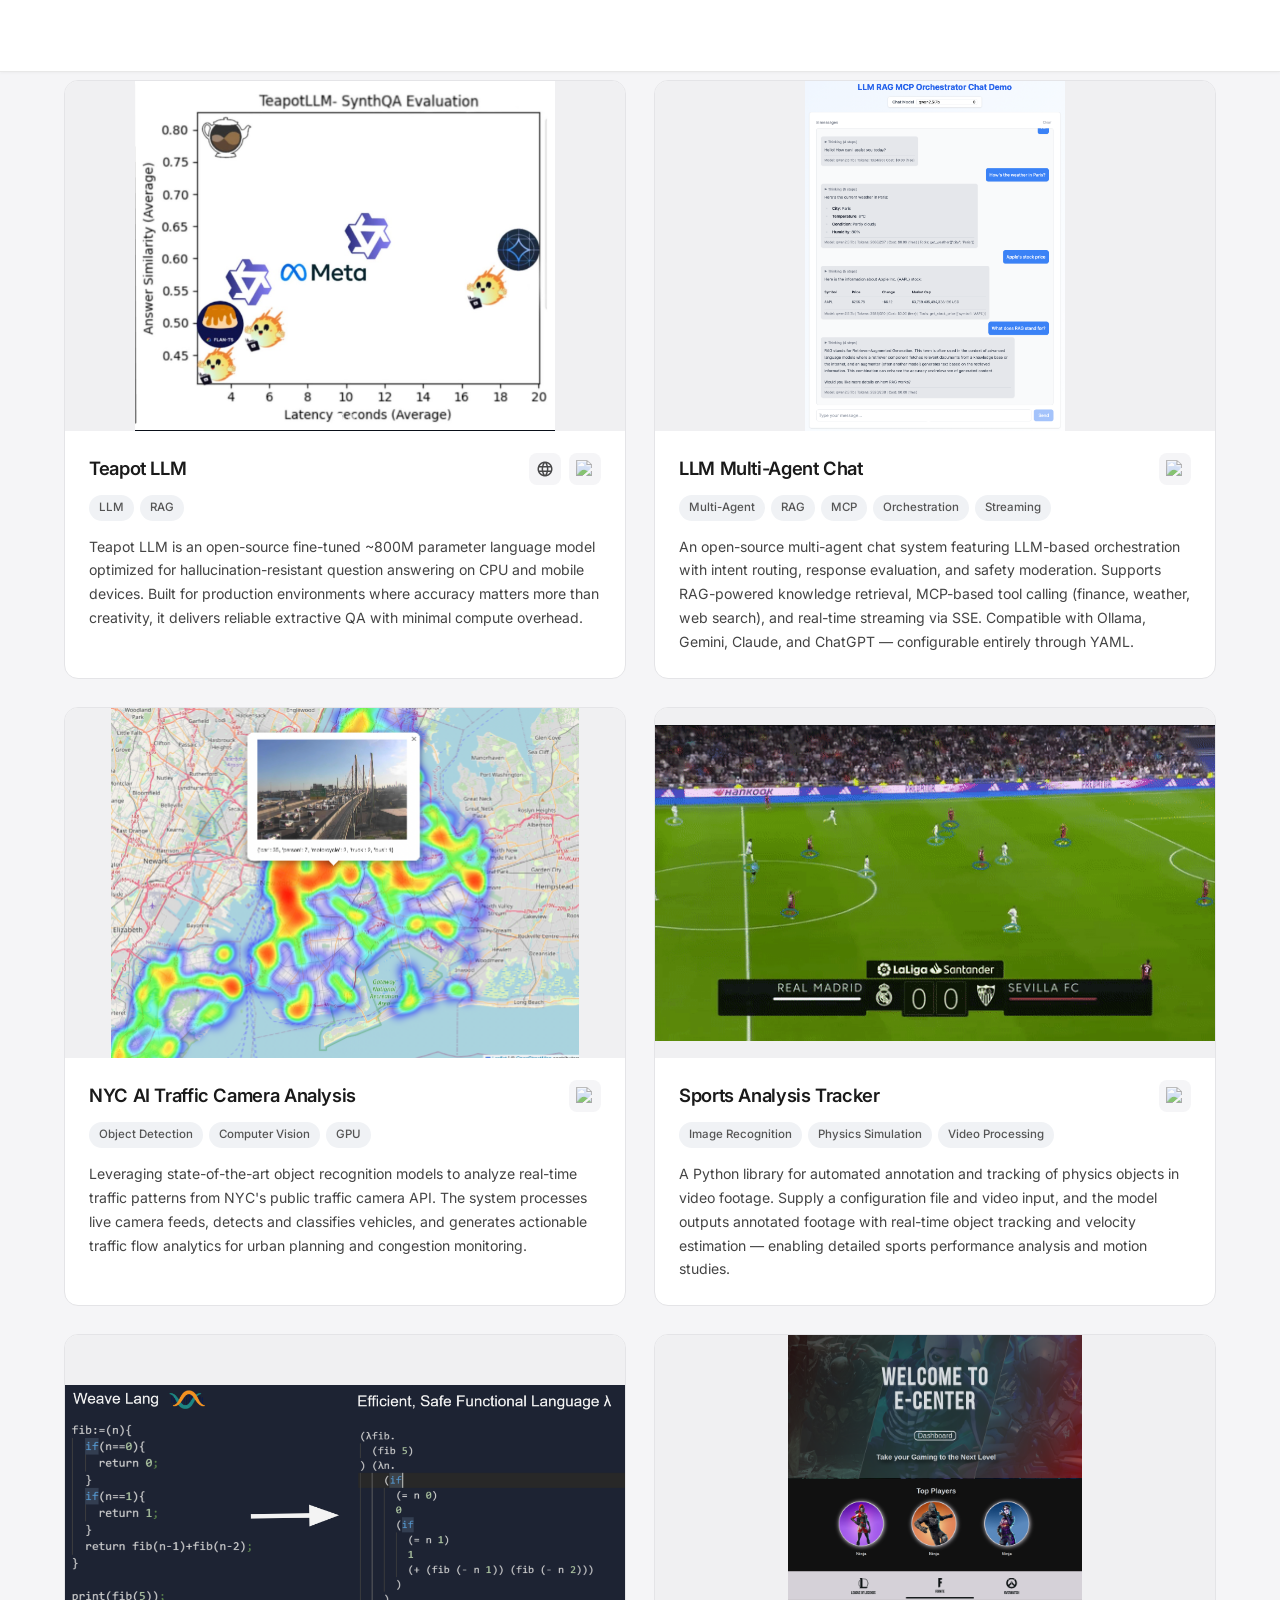
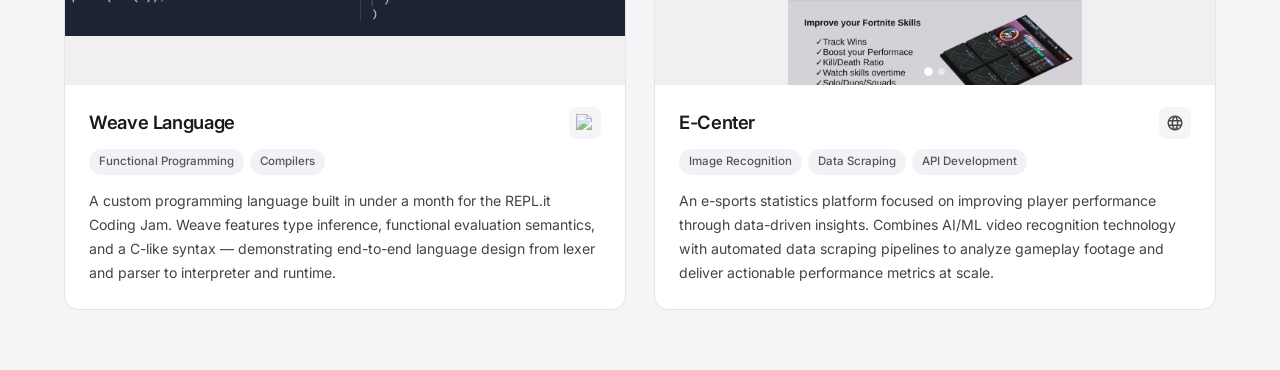
==== commit 0aad1d23: "update: project structure" ====
--- a/index.html
+++ b/index.html
@@ -24,710 +24,225 @@
     </div> -->
   </header>
 
+  <!-- Image Zoom Overlay -->
+  <div id="imgZoom" onclick="hideImg()">
+    <p>✕</p>
+    <img id="imgZoomImg" src="">
+  </div>
+
+  <div id="main">
+    <div class="projects-grid">
+
+      <!-- Teapot LLM -->
+      <div class="project-card">
+        <div class="carousel" data-count="2">
+          <div class="carousel-track">
+            <div class="carousel-slide"><img src="./assets/projects/teapot-llm/1.png" alt="Teapot LLM benchmark graph"></div>
+            <div class="carousel-slide"><img src="./assets/projects/teapot-llm/2.png" alt="Teapot LLM downloads"></div>
+          </div>
+          <button class="carousel-btn prev" aria-label="Previous">&#8249;</button>
+          <button class="carousel-btn next" aria-label="Next">&#8250;</button>
+          <div class="carousel-dots"></div>
+        </div>
+        <div class="card-body">
+          <div class="card-header">
+            <h2>Teapot LLM</h2>
+            <div class="card-links">
+              <a href="https://teapotai.com/" target="_blank"><img src="./assets/portfolio/www.png" alt="Website"></a>
+              <a href="https://huggingface.co/teapotai/teapotllm" target="_blank"><img src="https://cdn.jsdelivr.net/gh/devicons/devicon@latest/icons/github/github-original.svg" alt="GitHub"></a>
+            </div>
+          </div>
+          <div class="card-tags">
+            <span class="tag">LLM</span>
+            <span class="tag">RAG</span>
+          </div>
+          <p class="card-description">Teapot LLM is an open-source fine-tuned ~800M parameter language model optimized for hallucination-resistant question answering on CPU and mobile devices. Built for production environments where accuracy matters more than creativity, it delivers reliable extractive QA with minimal compute overhead.</p>
+        </div>
+      </div>
+
+      <!-- LLM Multi-Agent Chat -->
+      <div class="project-card">
+        <div class="carousel" data-count="2">
+          <div class="carousel-track">
+            <div class="carousel-slide"><img src="./assets/projects/llm-multi-agent-chat/1.png" alt="Chat UI"></div>
+            <div class="carousel-slide"><img src="./assets/projects/llm-multi-agent-chat/2.png" alt="Orchestration diagram"></div>
+          </div>
+          <button class="carousel-btn prev" aria-label="Previous">&#8249;</button>
+          <button class="carousel-btn next" aria-label="Next">&#8250;</button>
+          <div class="carousel-dots"></div>
+        </div>
+        <div class="card-body">
+          <div class="card-header">
+            <h2>LLM Multi-Agent Chat</h2>
+            <div class="card-links">
+              <a href="https://github.com/Bambuuai/llm-rag-mcp-orchestrator" target="_blank"><img src="https://cdn.jsdelivr.net/gh/devicons/devicon@latest/icons/github/github-original.svg" alt="GitHub"></a>
+            </div>
+          </div>
+          <div class="card-tags">
+            <span class="tag">Multi-Agent</span>
+            <span class="tag">RAG</span>
+            <span class="tag">MCP</span>
+            <span class="tag">Orchestration</span>
+            <span class="tag">Streaming</span>
+          </div>
+          <p class="card-description">An open-source multi-agent chat system featuring LLM-based orchestration with intent routing, response evaluation, and safety moderation. Supports RAG-powered knowledge retrieval, MCP-based tool calling (finance, weather, web search), and real-time streaming via SSE. Compatible with Ollama, Gemini, Claude, and ChatGPT — configurable entirely through YAML.</p>
+        </div>
+      </div>
+
+      <!-- NYC AI Traffic Camera Analysis -->
+      <div class="project-card">
+        <div class="carousel" data-count="1">
+          <div class="carousel-track">
+            <div class="carousel-slide"><img src="./assets/projects/nyc-traffic-camera/1.png" alt="NYC traffic analysis"></div>
+          </div>
+          <button class="carousel-btn prev" aria-label="Previous">&#8249;</button>
+          <button class="carousel-btn next" aria-label="Next">&#8250;</button>
+          <div class="carousel-dots"></div>
+        </div>
+        <div class="card-body">
+          <div class="card-header">
+            <h2>NYC AI Traffic Camera Analysis</h2>
+            <div class="card-links">
+              <a href="https://github.com/Lambdago-lab/nyc_ai_traffic_camera_analysis" target="_blank"><img src="https://cdn.jsdelivr.net/gh/devicons/devicon@latest/icons/github/github-original.svg" alt="GitHub"></a>
+            </div>
+          </div>
+          <div class="card-tags">
+            <span class="tag">Object Detection</span>
+            <span class="tag">Computer Vision</span>
+            <span class="tag">GPU</span>
+          </div>
+          <p class="card-description">Leveraging state-of-the-art object recognition models to analyze real-time traffic patterns from NYC's public traffic camera API. The system processes live camera feeds, detects and classifies vehicles, and generates actionable traffic flow analytics for urban planning and congestion monitoring.</p>
+        </div>
+      </div>
+
+      <!-- Sports Analysis Tracker -->
+      <div class="project-card">
+        <div class="carousel" data-count="1">
+          <div class="carousel-track">
+            <div class="carousel-slide"><img src="./assets/projects/sports-analysis/1.gif" alt="Sports analysis demo"></div>
+          </div>
+          <button class="carousel-btn prev" aria-label="Previous">&#8249;</button>
+          <button class="carousel-btn next" aria-label="Next">&#8250;</button>
+          <div class="carousel-dots"></div>
+        </div>
+        <div class="card-body">
+          <div class="card-header">
+            <h2>Sports Analysis Tracker</h2>
+            <div class="card-links">
+              <a href="https://github.com/Lambdago-lab/sports_analysis" target="_blank"><img src="https://cdn.jsdelivr.net/gh/devicons/devicon@latest/icons/github/github-original.svg" alt="GitHub"></a>
+            </div>
+          </div>
+          <div class="card-tags">
+            <span class="tag">Image Recognition</span>
+            <span class="tag">Physics Simulation</span>
+            <span class="tag">Video Processing</span>
+          </div>
+          <p class="card-description">A Python library for automated annotation and tracking of physics objects in video footage. Supply a configuration file and video input, and the model outputs annotated footage with real-time object tracking and velocity estimation — enabling detailed sports performance analysis and motion studies.</p>
+        </div>
+      </div>
+
+      <!-- Weave Language -->
+      <div class="project-card">
+        <div class="carousel" data-count="1">
+          <div class="carousel-track">
+            <div class="carousel-slide"><img src="./assets/projects/weave-language/1.png" alt="Weave Language"></div>
+          </div>
+          <button class="carousel-btn prev" aria-label="Previous">&#8249;</button>
+          <button class="carousel-btn next" aria-label="Next">&#8250;</button>
+          <div class="carousel-dots"></div>
+        </div>
+        <div class="card-body">
+          <div class="card-header">
+            <h2>Weave Language</h2>
+            <div class="card-links">
+              <a href="https://github.com/Lambdago-lab/weavelang" target="_blank"><img src="https://cdn.jsdelivr.net/gh/devicons/devicon@latest/icons/github/github-original.svg" alt="GitHub"></a>
+            </div>
+          </div>
+          <div class="card-tags">
+            <span class="tag">Functional Programming</span>
+            <span class="tag">Compilers</span>
+          </div>
+          <p class="card-description">A custom programming language built in under a month for the REPL.it Coding Jam. Weave features type inference, functional evaluation semantics, and a C-like syntax — demonstrating end-to-end language design from lexer and parser to interpreter and runtime.</p>
+        </div>
+      </div>
+
+      <!-- E-Center -->
+      <div class="project-card">
+        <div class="carousel" data-count="2">
+          <div class="carousel-track">
+            <div class="carousel-slide"><img src="./assets/projects/e-center/1.png" alt="E-Center home"></div>
+            <div class="carousel-slide"><img src="./assets/projects/e-center/2.png" alt="E-Center stats"></div>
+          </div>
+          <button class="carousel-btn prev" aria-label="Previous">&#8249;</button>
+          <button class="carousel-btn next" aria-label="Next">&#8250;</button>
+          <div class="carousel-dots"></div>
+        </div>
+        <div class="card-body">
+          <div class="card-header">
+            <h2>E-Center</h2>
+            <div class="card-links">
+              <a href="https://ecenter.tv/" target="_blank"><img src="./assets/portfolio/www.png" alt="Website"></a>
+            </div>
+          </div>
+          <div class="card-tags">
+            <span class="tag">Image Recognition</span>
+            <span class="tag">Data Scraping</span>
+            <span class="tag">API Development</span>
+          </div>
+          <p class="card-description">An e-sports statistics platform focused on improving player performance through data-driven insights. Combines AI/ML video recognition technology with automated data scraping pipelines to analyze gameplay footage and deliver actionable performance metrics at scale.</p>
+        </div>
+      </div>
+
+    </div><!-- /.projects-grid -->
+  </div><!-- /#main -->
+
   <script>
-    function showImg(img) {
-      document.getElementById("imgZoomImg").src = img;
-      document.getElementById("imgZoom").style.display = "block";
+    // Image zoom
+    function showImg(src) {
+      document.getElementById('imgZoomImg').src = src;
+      document.getElementById('imgZoom').style.display = 'block';
     }
     function hideImg() {
-      document.getElementById("imgZoom").style.display = "none";
+      document.getElementById('imgZoom').style.display = 'none';
     }
+
+    // Carousel logic
+    document.querySelectorAll('.carousel').forEach(carousel => {
+      const track = carousel.querySelector('.carousel-track');
+      const slides = carousel.querySelectorAll('.carousel-slide');
+      const dotsContainer = carousel.querySelector('.carousel-dots');
+      const count = slides.length;
+      let current = 0;
+
+      // Build dot indicators
+      slides.forEach((_, i) => {
+        const dot = document.createElement('button');
+        dot.classList.add('carousel-dot');
+        if (i === 0) dot.classList.add('active');
+        dot.setAttribute('aria-label', 'Go to slide ' + (i + 1));
+        dot.addEventListener('click', () => goTo(i));
+        dotsContainer.appendChild(dot);
+      });
+
+      function goTo(index) {
+        current = (index + count) % count;
+        track.style.transform = 'translateX(-' + (current * 100) + '%)';
+        dotsContainer.querySelectorAll('.carousel-dot').forEach((d, i) => {
+          d.classList.toggle('active', i === current);
+        });
+      }
+
+      carousel.querySelector('.carousel-btn.prev').addEventListener('click', () => goTo(current - 1));
+      carousel.querySelector('.carousel-btn.next').addEventListener('click', () => goTo(current + 1));
+
+      // Click slide to zoom
+      slides.forEach(slide => {
+        slide.addEventListener('click', () => {
+          const img = slide.querySelector('img');
+          if (img) showImg(img.src);
+        });
+      });
+    });
   </script>
-
-  <div id="main">
-
-    <div id="imgZoom">
-      <p onclick="hideImg()">✕</p>
-      <img id="imgZoomImg" src="./assets/portfolio/codely.png">
-    </div>
-
-    <!-------------- 2025 -------------->
-    <!-- Teapot LLM -->
-    <div class="portfolio">
-      <div class="infoBox">
-        <h1>Teapot LLM</h1>
-        <div class="info">
-          <div>
-            <a class="icon" href="https://teapotai.com/" target="_blank"><img src="./assets/portfolio/www.png"></a>
-            <a class="icon" href="https://huggingface.co/teapotai/teapotllm" target="_blank"><img src="https://cdn.jsdelivr.net/gh/devicons/devicon@latest/icons/github/github-original.svg" width="30"/></a>
-          </div>
-          <p><b class="portfolioYear">2025</b></p>
-          <ul>
-            <li>Large Language Models</li>
-            <li>Retrieval Augmented Generation</li>
-          </ul>
-          <div>
-            <img src="https://cdn.jsdelivr.net/gh/devicons/devicon@latest/icons/python/python-original.svg"  width="30"/>
-            <img src="https://cdn.jsdelivr.net/gh/devicons/devicon@latest/icons/javascript/javascript-original.svg"  width="30"/>
-          </div>
-        </div>
-        <div class="description">
-          <p>Teapotllm is an open-source fine tuned ~800M parameter language model optimized for hallucination resistant QnA on CPU and mobile devices.</p>
-        </div>
-      </div>
-      <div class="image noMobileFlag">
-        <span onclick="showImg('./assets/portfolio/teapot_graph.png')"><img src="./assets/portfolio/teapot_graph.png"></span>
-      </div>
-      <div class="additionalImage">
-        <span onclick="showImg('./assets/portfolio/teapot_downloads.png')"><img src="./assets/portfolio/teapot_downloads.png"></span>
-      </div>
-    </div>
-
-    <!-- LLM-RAG-MCP-Ochestrator -->
-    <div class="portfolio">
-      <div class="infoBox">
-        <h1>LLM Multi-Agent Chat</h1>
-        <div class="info">
-          <div>
-            <a class="icon" href="https://github.com/Bambuuai/llm-rag-mcp-orchestrator" target="_blank"><img src="https://cdn.jsdelivr.net/gh/devicons/devicon@latest/icons/github/github-original.svg" width="30"/></a>
-          </div>
-          <p><b class="portfolioYear">2025</b></p>
-          <ul>
-            <li>Multi-Agent Systems</li>
-            <li>Large Language Models</li>
-            <li>Retrieval Augmented Generation</li>
-            <li>Model Context Protocol</li>
-            <li>LLM Orchestration</li>
-            <li>Tool Calling</li>
-            <li>Real-Time Streaming</li>
-          </ul>
-          <div>
-            <img src="https://cdn.jsdelivr.net/gh/devicons/devicon@latest/icons/python/python-original.svg"  width="30"/>            
-            <img src="https://cdn.jsdelivr.net/gh/devicons/devicon@latest/icons/javascript/javascript-original.svg"  width="30"/>
-            <img src="https://cdn.jsdelivr.net/gh/devicons/devicon@latest/icons/typescript/typescript-original.svg" width="30"/>
-          </div>
-        </div>
-        <div class="description">
-          <p>Teapotllm is an open-source fine tuned ~800M parameter language model optimized for hallucination resistant QnA on CPU and mobile devices.</p>
-        </div>
-      </div>
-      <div class="image noMobileFlag">
-        <span onclick="showImg('./assets/portfolio/llm-orch-chat-ui.png')"><img src="./assets/portfolio/llm-orch-chat-ui.png"></span>
-      </div>
-      <div class="image noMobileFlag">
-        <span onclick="showImg('./assets/portfolio/llm-orch-orchestration.png')"><img src="./assets/portfolio/llm-orch-orchestration.png"></span>
-      </div>
-    </div>
-
-    <!-------------- 2024 -------------->
-    <!-- NYC AI Traffic Camera Analysis -->
-    <div class="portfolio">
-      <div class="infoBox">
-        <h1>NYC AI Traffic Camera Analysis</h1>
-        <div class="info">
-          <div>
-            <a class="icon" href="https://github.com/Lambdago-lab/nyc_ai_traffic_camera_analysis" target="_blank"><img src="https://cdn.jsdelivr.net/gh/devicons/devicon@latest/icons/github/github-original.svg" width="30"/></a>
-          </div>
-          <p><b class="portfolioYear">2024</b></p>
-          <ul>
-            <li>Object Recognition</li>
-            <li>GPU</li>
-          </ul>
-          <div><img src="https://cdn.jsdelivr.net/gh/devicons/devicon@latest/icons/python/python-original.svg"  width="30"/></div>
-        </div>
-        <div class="description">
-          <p>Leveraging object recognition models to analyze traffic patterns from NYC's free traffic camera API.</p>
-        </div>
-      </div>
-      <div class="image noMobileFlag">
-        <span onclick="showImg('https://raw.githubusercontent.com/Lambdago-lab/nyc_ai_traffic_camera_analysis/refs/heads/main/bridge.png')"><img src="./assets/portfolio/bridge.png"></span>
-      </div>
-    </div>
-
-    <!-------------- 2023 -------------->
-    <!-- Behavioral Vital Sign Patent -->
-    <div class="portfolio">
-      <div class="infoBox">
-        <h1>Behavioral Vital Sign Identification in SMI Patients — Patent</h1>
-        <div class="info">
-          <p><b class="portfolioYear">2023</b></p>
-          <ul>
-            <li>Machine Learning</li>
-            <li>Healthcare</li>
-            <li>Patent</li>
-          </ul>
-          <div><img src="https://cdn.jsdelivr.net/gh/devicons/devicon@latest/icons/python/python-original.svg"  width="30"/></div>
-        </div>
-        <div class="description">
-          <p>Built a system to identify important passively sensed features for remote patient monitoring, including insights &amp; interventions. Filed patent with core intellectual property.</p>
-        </div>
-      </div>
-      <div class="image noMobileFlag">
-        <span onclick="showImg('./assets/portfolio/Patent.png')"><img src="./assets/portfolio/Patent.png"></span>
-      </div>
-    </div>
-
-    <!-------------- 2022 -------------->
-    <!-- Sports Analysis Tracker -->
-    <div class="portfolio">
-      <div class="infoBox">
-        <h1>Sports Analysis Tracker</h1>
-        <div class="info">
-          <div>
-            <a class="icon" href="https://github.com/Lambdago-lab/sports_analysis" target="_blank"><img src="https://cdn.jsdelivr.net/gh/devicons/devicon@latest/icons/github/github-original.svg" width="30"/></a>
-          </div>
-          <p><b class="portfolioYear">2022</b></p>
-          <ul>
-            <li>Image Recognition</li>
-            <li>Physics Simulation</li>
-          </ul>
-          <div><img src="https://cdn.jsdelivr.net/gh/devicons/devicon@latest/icons/python/python-original.svg"  width="30"/></div>
-        </div>
-        <div class="description">
-          <p>Python library that makes it easy to annotate and track physics objects in videos. Simply supply a configuration file and video, and the model will output annotated footage that can track objects and their velocities.</p>
-        </div>
-      </div>
-      <div class="image noMobileFlag">
-        <span onclick="showImg('./assets/portfolio/sports_analysis.gif')"><img src="./assets/portfolio/sports_analysis.gif"></span>
-      </div>
-    </div>
-
-    <!-- NLP Chess -->
-    <div class="portfolio">
-      <div class="infoBox">
-        <h1>NLP Chess</h1>
-        <div class="info">
-          <div>
-            <a class="icon" href="https://github.com/Lambdago-lab/nlpchess" target="_blank"><img src="https://cdn.jsdelivr.net/gh/devicons/devicon@latest/icons/github/github-original.svg" width="30"/></a>
-          </div>
-          <p><b class="portfolioYear">2022</b></p>
-          <ul>
-            <li>Natural Language Processing</li>
-            <li>Transfer Learning</li>
-          </ul>
-          <div><img src="https://cdn.jsdelivr.net/gh/devicons/devicon@latest/icons/python/python-original.svg"  width="30"/></div>
-        </div>
-        <div class="description">
-          <p>Language Models have been used for a variety of tasks — text generation, translation, etc. Let's take advantage of that to build a Chess Engine using GPT-3.</p>
-        </div>
-      </div>
-      <div class="image noMobileFlag">
-        <span onclick="showImg('./assets/portfolio/nlpchess.png')"><img src="./assets/portfolio/nlpchess.png"></span>
-      </div>
-    </div>
-
-    <!-------------- 2021 -------------->
-    <!-- Computational Paper -->
-    <div class="portfolio">
-      <div class="infoBox">
-        <h1>Computational Paper</h1>
-        <div class="info">
-          <div>
-            <a class="icon" href="https://github.com/Lambdago-lab/computationalPaper" target="_blank"><img src="https://cdn.jsdelivr.net/gh/devicons/devicon@latest/icons/github/github-original.svg" width="30"/></a>
-          </div>
-          <p><b class="portfolioYear">2021</b></p>
-          <ul>
-            <li>Image Recognition</li>
-            <li>Machine Learning</li>
-            <li>Numerical Computation</li>
-          </ul>
-          <div>
-            <img src="https://cdn.jsdelivr.net/gh/devicons/devicon@latest/icons/javascript/javascript-original.svg"  width="30"/>
-            <img src="https://cdn.jsdelivr.net/gh/devicons/devicon@latest/icons/html5/html5-original.svg" width="30"/>    
-            <img src="https://cdn.jsdelivr.net/gh/devicons/devicon@latest/icons/css3/css3-original.svg" width="30"/>
-          </div>
-        </div>
-        <div class="description">
-          <p>Drawing app that utilizes machine learning and handwriting recognition to evaluate mathematical expressions. Also supports graphing and numerical computation.</p>
-        </div>
-      </div>
-      <div class="image noMobileFlag">
-        <span onclick="showImg('./assets/portfolio/computationalPaper.gif')"><img src="./assets/portfolio/computationalPaper.gif"></span>
-      </div>
-    </div>
-
-    <!-------------- 2020 -------------->
-    <!-- Apartment Rent Predictor -->
-    <div class="portfolio">
-      <div class="infoBox">
-        <h1>Apartment Rent Predictor</h1>
-        <div class="info">
-          <div>
-            <a class="icon" href="https://github.com/Lambdago-lab/Apartment_Rent_Analysis" target="_blank"><img src="https://cdn.jsdelivr.net/gh/devicons/devicon@latest/icons/github/github-original.svg" width="30"/></a>
-          </div>
-          <p><b class="portfolioYear">2020</b></p>
-          <ul>
-            <li>Neural Network</li>
-            <li>Data Analytics</li>
-            <li>Machine Learning</li>
-          </ul>
-          <div>
-            <img src="https://cdn.jsdelivr.net/gh/devicons/devicon@latest/icons/python/python-original.svg"  width="30"/>
-            <img src="https://cdn.jsdelivr.net/gh/devicons/devicon@latest/icons/nodejs/nodejs-original.svg" width="30"/>
-            <img src="https://cdn.jsdelivr.net/gh/devicons/devicon@latest/icons/html5/html5-original.svg" width="30"/>    
-          </div>
-        </div>
-        <div class="description">
-          <p>Created a model to predict rent prices and apartment occupancy from relevant features. Resulted in a model with less than 5% error rate using ensemble machine learning methods.</p>
-        </div>
-      </div>
-      <div class="image noMobileFlag">
-        <span onclick="showImg('./assets/portfolio/apartment.png')"><img src="./assets/portfolio/apartment.png"></span>
-      </div>
-    </div>
-
-    <!-- Weave Language -->
-    <div class="portfolio">
-      <div class="infoBox">
-        <h1>Weave Language</h1>
-        <div class="info">
-          <div>
-            <a class="icon" href="https://github.com/Lambdago-lab/weavelang" target="_blank"><img src="https://cdn.jsdelivr.net/gh/devicons/devicon@latest/icons/github/github-original.svg" width="30"/></a>
-          </div>
-          <p><b class="portfolioYear">2020</b></p>
-          <ul>
-            <li>Functional Programming</li>
-            <li>Compilers</li>
-            <li>Imperative Style</li>
-          </ul>
-          <div><img src="https://cdn.jsdelivr.net/gh/devicons/devicon@latest/icons/haskell/haskell-original.svg" width="30"/>   </div>
-        </div>
-        <div class="description">
-          <p>Programming Language created in less than a month for the REPL.it coding Jam. Features type inference, functional evaluation and C-like syntax.</p>
-        </div>
-      </div>
-      <div class="image noMobileFlag">
-        <span onclick="showImg('./assets/portfolio/weave.png')"><img src="./assets/portfolio/weave.png"></span>
-      </div>
-    </div>
-
-    <!-- Parrot 2000 -->
-    <div class="portfolio">
-      <div class="infoBox">
-        <h1>Parrot 2000</h1>
-        <div class="info">
-          <div>
-            <a class="icon" href="https://github.com/Bambuuai/parrot_2000" target="_blank"><img src="https://cdn.jsdelivr.net/gh/devicons/devicon@latest/icons/github/github-original.svg" width="30"/></a>
-          </div>
-          <p><b class="portfolioYear">2020</b></p>
-          <ul>
-            <li>object-detection</li>
-            <li>computer-vision</li>
-            <li>detectron2</li>
-            <li>pytorch</li>
-            <li>deep-learning</li>
-            <li>transfer-learning</li>
-            <li>open-images-dataset</li>
-            <li>weights-and-biases</li>
-          </ul>
-          <div><img src="https://cdn.jsdelivr.net/gh/devicons/devicon@latest/icons/jupyter/jupyter-original-wordmark.svg" width="30"/></div>
-        </div>
-        <div class="description">
-          <p>A custom object detection project built on Facebook's Detectron2 framework, trained to detect parrots in images and video. Serves as a reusable template for fine-tuning Detectron2 models on new image classes using Google's Open Images Dataset, with Weights & Biases integration for experiment tracking.</p>
-        </div>
-      </div>
-      <div class="image noMobileFlag">
-        <span onclick="showImg('./assets/portfolio/parrot.gif')"><img src="./assets/portfolio/parrot.gif"></span>
-      </div>
-    </div>
-
-    <!-- Solomon.ai -->
-    <div class="portfolio">
-      <div class="infoBox">
-        <h1>Solomon.ai</h1>
-        <div class="info">
-          <div>
-            <a class="icon" href="https://github.com/Lambdago-lab/solomon" target="_blank"><img src="https://cdn.jsdelivr.net/gh/devicons/devicon@latest/icons/github/github-original.svg" width="30"/></a>
-          </div>
-          <p><b class="portfolioYear">2020</b></p>
-          <ul>
-            <li>Machine Learning</li>
-            <li>Data Analytics</li>
-            <li>Neural Networks</li>
-          </ul>
-          <div>
-            <img src="https://cdn.jsdelivr.net/gh/devicons/devicon@latest/icons/javascript/javascript-original.svg"  width="30"/>
-            <img src="https://cdn.jsdelivr.net/gh/devicons/devicon@latest/icons/html5/html5-original.svg" width="30"/>    
-            <img src="https://cdn.jsdelivr.net/gh/devicons/devicon@latest/icons/css3/css3-original.svg" width="30"/>
-          </div>
-        </div>
-        <div class="description">
-          <p>Created tool to automatically clean and visualize data, and build machine learning models.</p>
-        </div>
-      </div>
-      <div class="image noMobileFlag">
-        <span onclick="showImg('./assets/portfolio/solomon.png')"><img src="./assets/portfolio/solomon.png"></span>
-      </div>
-      <div class="additionalImage">
-        <span onclick="showImg('./assets/portfolio/solomon.gif')"><img src="./assets/portfolio/solomon.gif"></span>
-      </div>
-    </div>
-
-    <!-- Quantum Circuit Simulator -->
-    <div class="portfolio">
-      <div class="infoBox">
-        <h1>Quantum Circuit Simulator</h1>
-        <div class="info">
-          <div>
-            <a class="icon" href="https://github.com/Lambdago-lab/quantum-circuit-simulator" target="_blank"><img src="https://cdn.jsdelivr.net/gh/devicons/devicon@latest/icons/github/github-original.svg" width="30"/></a>
-          </div>
-          <p><b class="portfolioYear">2020</b></p>
-          <ul>
-            <li>Quantum Computing</li>
-            <li>Data Analytics</li>
-            <li>Statistics</li>
-          </ul>
-          <div>
-            <img src="https://cdn.jsdelivr.net/gh/devicons/devicon@latest/icons/javascript/javascript-original.svg"  width="30"/>
-            <img src="https://cdn.jsdelivr.net/gh/devicons/devicon@latest/icons/html5/html5-original.svg" width="30"/>    
-            <img src="https://cdn.jsdelivr.net/gh/devicons/devicon@latest/icons/css3/css3-original.svg" width="30"/>
-          </div>
-        </div>
-        <div class="description">
-          <p>NodeJS library that can simulate quantum algorithms on traditional hardware. Functional DSL includes all common quantum gates and is highly extensible.</p>
-        </div>
-      </div>
-      <div class="image noMobileFlag">
-        <span onclick="showImg('./assets/portfolio/quantum.png')"><img src="./assets/portfolio/quantum.png"></span>
-      </div>
-    </div>
-
-    <!-------------- 2019 -------------->
-    <!-- E-Center -->
-    <div class="portfolio">
-      <div class="infoBox">
-        <h1>E-Center</h1>
-        <div class="info">
-          <div>
-            <a class="icon" href="https://ecenter.tv/" target="_blank"><img src="./assets/portfolio/www.png"></a>
-          </div>
-          <p><b>Co-Founder</b></p>
-          <p><b class="portfolioYear">2019</b></p>
-          <ul>
-            <li>Image Recognition</li>
-            <li>Data Scraping</li>
-            <li>API Development</li>
-          </ul>
-          <div>
-            <img src="https://cdn.jsdelivr.net/gh/devicons/devicon@latest/icons/nodejs/nodejs-original.svg" width="30"/>
-            <img src="https://cdn.jsdelivr.net/gh/devicons/devicon@latest/icons/html5/html5-original.svg" width="30"/>    
-            <img src="https://cdn.jsdelivr.net/gh/devicons/devicon@latest/icons/css3/css3-original.svg" width="30"/>
-          </div>
-        </div>
-        <div class="description">
-          <p>E-Sports Statistics Platform focused on improving player performance through informed statistics. AI/ML Video Recognition technology used to analyze performance.</p>
-        </div>
-      </div>
-      <div class="image noMobileFlag">
-        <span onclick="showImg('./assets/portfolio/ecenterhome.png')"><img src="./assets/portfolio/ecenterhome.png"></span>
-      </div>
-      <div class="additionalImage">
-        <span onclick="showImg('./assets/portfolio/ecenterstats.png')"><img src="./assets/portfolio/ecenterstats.png"></span>
-      </div>
-    </div>
-
-    <!-- Codely -->
-    <div class="portfolio">
-      <div class="infoBox">
-        <h1>Codely</h1>
-        <div class="info">
-          <div>
-            <a class="icon" href="http://codely-dev.herokuapp.com/" target="_blank"><img src="./assets/portfolio/www.png"></a>
-            <a class="icon" href="https://github.com/Lambdago-lab/codely" target="_blank"><img src="https://cdn.jsdelivr.net/gh/devicons/devicon@latest/icons/github/github-original.svg" width="30"/></a>
-          </div>
-          <p><b class="portfolioYear">2019</b></p>
-          <ul>
-            <li>Web IDE</li>
-          </ul>
-          <div>
-            <img src="https://cdn.jsdelivr.net/gh/devicons/devicon@latest/icons/javascript/javascript-original.svg"  width="30"/>
-            <img src="https://cdn.jsdelivr.net/gh/devicons/devicon@latest/icons/html5/html5-original.svg" width="30"/>    
-            <img src="https://cdn.jsdelivr.net/gh/devicons/devicon@latest/icons/css3/css3-original.svg" width="30"/>
-            <img src="https://cdn.jsdelivr.net/gh/devicons/devicon@latest/icons/nodejs/nodejs-original.svg" width="30"/>
-          </div>
-        </div>
-        <div class="description">
-          <p>Codely is an integrated web IDE that allows for the live coding of JS apps. Code can be shared by simply copy/pasting the URL on any codely page.</p>
-        </div>
-      </div>
-      <div class="image">
-        <span onclick="showImg('./assets/portfolio/codely.png')"><img src="./assets/portfolio/codely.png"></span>
-      </div>
-      <div class="mobileImage">
-        <span onclick="showImg('./assets/portfolio/codelymobile.png')"><img src="./assets/portfolio/codelymobile.png"></span>
-      </div>
-    </div>
-
-    <!-- Feisty -->
-    <div class="portfolio">
-      <div class="infoBox">
-        <h1>Feisty</h1>
-        <div class="info">
-          <div>
-            <a class="icon" href="https://github.com/Lambdago-lab/feisty" target="_blank"><img src="https://cdn.jsdelivr.net/gh/devicons/devicon@latest/icons/github/github-original.svg" width="30"/></a>
-          </div>
-          <p><b class="portfolioYear">2019</b></p>
-          <ul>
-            <li>Charting</li>
-            <li>Statistical Methods</li>
-          </ul>
-          <div>
-            <img src="https://cdn.jsdelivr.net/gh/devicons/devicon@latest/icons/javascript/javascript-original.svg"  width="30"/>
-            <img src="https://cdn.jsdelivr.net/gh/devicons/devicon@latest/icons/html5/html5-original.svg" width="30"/>    
-            <img src="https://cdn.jsdelivr.net/gh/devicons/devicon@latest/icons/css3/css3-original.svg" width="30"/>
-          </div>
-        </div>
-        <div class="description">
-          <p>Smart chart rendering for large sets of data. Preserves maxes, mins and other general trends on zoom.</p>
-        </div>
-      </div>
-      <div class="image">
-        <span onclick="showImg('./assets/portfolio/feisty.png')"><img src="./assets/portfolio/feisty.png"></span>
-      </div>
-      <div class="mobileImage">
-        <span onclick="showImg('./assets/portfolio/feistymobile.png')"><img src="./assets/portfolio/feistymobile.png"></span>
-      </div>
-    </div>
-
-    <!-- Genetic.js -->
-    <div class="portfolio">
-      <div class="infoBox">
-        <h1>Genetic.js</h1>
-        <div class="info">
-          <div>
-            <a class="icon" href="https://github.com/Lambdago-lab/geneticjs" target="_blank"><img src="https://cdn.jsdelivr.net/gh/devicons/devicon@latest/icons/github/github-original.svg" width="30"/></a>
-          </div>
-          <p><b class="portfolioYear">2019</b></p>
-          <ul>
-            <li>Genetic Algorithms</li>
-            <li>Machine Learning</li>
-          </ul>
-          <div>
-            <img src="https://cdn.jsdelivr.net/gh/devicons/devicon@latest/icons/html5/html5-original.svg" width="30"/>    
-            <img src="https://cdn.jsdelivr.net/gh/devicons/devicon@latest/icons/css3/css3-original.svg" width="30"/>
-            <img src="https://cdn.jsdelivr.net/gh/devicons/devicon@latest/icons/javascript/javascript-original.svg"  width="30"/>
-          </div>
-        </div>
-        <div class="description">
-          <p>Genetic algorithm library for native JS. Easily abstract complex genetic algorithms into simple wrappers for machine learning and AI projects.</p>
-        </div>
-      </div>
-      <div class="image noMobileFlag">
-        <span onclick="showImg('./assets/portfolio/geneticjs.png')"><img src="./assets/portfolio/geneticjs.png"></span>
-      </div>
-    </div>
-
-    <!-------------- 2018 -------------->
-    <!-- Sara.ai -->
-    <div class="portfolio">
-      <div class="infoBox">
-        <h1>Sara.ai</h1>
-        <div class="info">
-          <p><b class="portfolioYear">2018</b></p>
-          <ul>
-            <li>Machine Learning</li>
-            <li>Artificial Intelligence</li>
-          </ul>
-          <div>
-            <img src="https://cdn.jsdelivr.net/gh/devicons/devicon@latest/icons/nodejs/nodejs-original.svg" width="30"/>
-            <img src="https://cdn.jsdelivr.net/gh/devicons/devicon@latest/icons/html5/html5-original.svg" width="30"/>    
-          </div>
-        </div>
-        <div class="description">
-          <p>Context aware chatbot trained to answer questions from Wikipedia articles.</p>
-        </div>
-      </div>
-      <div class="image">
-        <span onclick="showImg('./assets/portfolio/sara.png')"><img src="./assets/portfolio/sara.png"></span>
-      </div>
-      <div class="additionalImage">
-        <span onclick="showImg('./assets/portfolio/saradialog.png')"><img src="./assets/portfolio/saradialog.png"></span>
-      </div>
-      <div class="mobileImage">
-        <span onclick="showImg('./assets/portfolio/saramobile.png')"><img src="./assets/portfolio/saramobile.png"></span>
-      </div>
-    </div>
-
-    <!-- Smart Mirror -->
-    <div class="portfolio">
-      <div class="infoBox">
-        <h1>Smart Mirror</h1>
-        <div class="info">
-          <div>
-            <a class="icon" href="https://github.com/Lambdago-lab/smart-mirror" target="_blank"><img src="https://cdn.jsdelivr.net/gh/devicons/devicon@latest/icons/github/github-original.svg" width="30"/></a>
-          </div>
-          <p><b class="portfolioYear">2018</b></p>
-          <ul>
-            <li>API Integration</li>
-            <li>Minimal Design</li>
-          </ul>
-          <div>
-            <img src="https://cdn.jsdelivr.net/gh/devicons/devicon@latest/icons/javascript/javascript-original.svg"  width="30"/>
-            <img src="https://cdn.jsdelivr.net/gh/devicons/devicon@latest/icons/html5/html5-original.svg" width="30"/>    
-            <img src="https://cdn.jsdelivr.net/gh/devicons/devicon@latest/icons/css3/css3-original.svg" width="30"/>
-          </div>
-        </div>
-      </div>
-      <div class="image">
-        <span onclick="showImg('./assets/portfolio/smart-mirror.png')"><img src="./assets/portfolio/smart-mirror.png"></span>
-      </div>
-      <div class="mobileImage">
-        <span onclick="showImg('./assets/portfolio/mirrormobile.png')"><img src="./assets/portfolio/mirrormobile.png"></span>
-      </div>
-    </div>
-
-    <!-- Azulejos -->
-    <div class="portfolio">
-      <div class="infoBox">
-        <h1>Azulejos</h1>
-        <div class="info">
-          <div>
-            <a class="icon" href="https://github.com/Lambdago-lab/azulejos" target="_blank"><img src="https://cdn.jsdelivr.net/gh/devicons/devicon@latest/icons/github/github-original.svg" width="30"/></a>
-          </div>
-          <p><b class="portfolioYear">2018</b></p>
-          <ul>
-            <li>Tile Based Board Game</li>
-            <li>Animations and Effects</li>
-          </ul>
-          <div>
-            <img src="https://cdn.jsdelivr.net/gh/devicons/devicon@latest/icons/html5/html5-original.svg" width="30"/>    
-            <img src="https://cdn.jsdelivr.net/gh/devicons/devicon@latest/icons/css3/css3-original.svg" width="30"/>
-            <img src="https://cdn.jsdelivr.net/gh/devicons/devicon@latest/icons/javascript/javascript-original.svg"  width="30"/>
-          </div>
-        </div>
-      </div>
-      <div class="image noMobileFlag">
-        <span onclick="showImg('./assets/portfolio/azulejos.png')"><img src="./assets/portfolio/azulejos.png"></span>
-      </div>
-    </div>
-
-    <!-- Stack Calc -->
-    <div class="portfolio">
-      <div class="infoBox">
-        <h1>Stack Calc</h1>
-        <div class="info">
-          <div>
-            <a class="icon" href="https://github.com/Lambdago-lab/stackcalc" target="_blank"><img src="https://cdn.jsdelivr.net/gh/devicons/devicon@latest/icons/github/github-original.svg" width="30"/></a>
-          </div>
-          <p><b class="portfolioYear">2018</b></p>
-          <ul>
-            <li>Stack Based Calculator</li>
-            <li>General Calculations</li>
-            <li>Programmable Functions</li>
-          </ul>
-          <div>
-            <img src="https://cdn.jsdelivr.net/gh/devicons/devicon@latest/icons/html5/html5-original.svg" width="30"/>    
-            <img src="https://cdn.jsdelivr.net/gh/devicons/devicon@latest/icons/css3/css3-original.svg" width="30"/>
-            <img src="https://cdn.jsdelivr.net/gh/devicons/devicon@latest/icons/javascript/javascript-original.svg"  width="30"/>
-          </div>
-        </div>
-      </div>
-      <div class="image noMobileFlag">
-        <span onclick="showImg('./assets/portfolio/stackcalc.png')"><img src="./assets/portfolio/stackcalc.png"></span>
-      </div>
-    </div>
-
-    <!-------------- 2017 -------------->
-    <!-- Chatbot.js -->
-    <div class="portfolio">
-      <div class="infoBox">
-        <h1>Chatbot.js</h1>
-        <div class="info">
-          <div>
-            <a class="icon" href="https://github.com/Lambdago-lab/chatbot.js" target="_blank"><img src="https://cdn.jsdelivr.net/gh/devicons/devicon@latest/icons/github/github-original.svg" width="30"/></a>
-          </div>
-          <p><b class="portfolioYear">2017</b></p>
-          <ul>
-            <li>Artificial Intelligence</li>
-            <li>Embedded Applications</li>
-          </ul>
-          <div>
-            <img src="https://cdn.jsdelivr.net/gh/devicons/devicon@latest/icons/javascript/javascript-original.svg"  width="30"/>
-            <img src="https://cdn.jsdelivr.net/gh/devicons/devicon@latest/icons/html5/html5-original.svg" width="30"/>    
-            <img src="https://cdn.jsdelivr.net/gh/devicons/devicon@latest/icons/css3/css3-original.svg" width="30"/>
-          </div>
-        </div>
-        <div class="description">
-          <p>Chatbot framework for construction of intelligent agents. Can be used to offload service requests with easy to use syntax.</p>
-        </div>
-      </div>
-      <div class="image noMobileFlag">
-        <span onclick="showImg('./assets/portfolio/chatbot.png')"><img src="./assets/portfolio/chatbot.png"></span>
-      </div>
-    </div>
-
-    <!-- E-TransControl -->
-    <div class="portfolio">
-      <div class="infoBox">
-        <h1>E-TransControl</h1>
-        <div class="info">
-          <p><b class="portfolioYear">2017</b></p>
-          <ul>
-            <li>Microcontroller</li>
-            <li>Hardware Programming</li>
-          </ul>
-          <div>
-            <img src="https://cdn.jsdelivr.net/gh/devicons/devicon@latest/icons/wordpress/wordpress-plain.svg" width="30"/>
-            <img src="https://cdn.jsdelivr.net/gh/devicons/devicon@latest/icons/html5/html5-original.svg" width="30"/>    
-            <img src="https://cdn.jsdelivr.net/gh/devicons/devicon@latest/icons/css3/css3-original.svg" width="30"/>
-          </div>
-        </div>
-        <div class="description">
-          <p>Kit builder for after-market transmission controllers and various car modifications.</p>
-        </div>
-      </div>
-      <div class="image noMobileFlag">
-        <span onclick="showImg('./assets/portfolio/etranscontrol.png')"><img src="./assets/portfolio/etranscontrol.png"></span>
-      </div>
-      <div class="additionalImage">
-        <span onclick="showImg('./assets/portfolio/etranscontrolkitbuilder.png')"><img src="./assets/portfolio/etranscontrolkitbuilder.png"></span>
-      </div>
-    </div>
-
-    <!-- Dingo.js Framework -->
-    <div class="portfolio">
-      <div class="infoBox">
-        <h1>Dingo.js Framework</h1>
-        <div class="info">
-          <div>
-            <a class="icon" href="https://github.com/Lambdago-lab/dingojs" target="_blank"><img src="https://cdn.jsdelivr.net/gh/devicons/devicon@latest/icons/github/github-original.svg" width="30"/></a>
-          </div>
-          <p><b class="portfolioYear">2017</b></p>
-          <ul>
-            <li>Image Recognition</li>
-            <li>Data Scraping</li>
-            <li>API Development</li>
-          </ul>
-          <div>
-            <img src="https://cdn.jsdelivr.net/gh/devicons/devicon@latest/icons/javascript/javascript-original.svg"  width="30"/>
-            <img src="https://cdn.jsdelivr.net/gh/devicons/devicon@latest/icons/css3/css3-original.svg" width="30"/>
-            <img src="https://cdn.jsdelivr.net/gh/devicons/devicon@latest/icons/html5/html5-original.svg" width="30"/>    
-          </div>
-        </div>
-      </div>
-      <div class="image noMobileFlag">
-        <span onclick="showImg('./assets/portfolio/dingo.png')"><img src="./assets/portfolio/dingo.png"></span>
-      </div>
-      <div class="additionalImage">
-        <span onclick="showImg('./assets/portfolio/dingodocs.png')"><img src="./assets/portfolio/dingodocs.png"></span>
-      </div>
-    </div>
-
-    <!-- Escher -->
-    <div class="portfolio">
-      <div class="infoBox">
-        <h1>Escher</h1>
-        <div class="info">
-          <p><b class="portfolioYear">2017</b></p>
-          <ul>
-            <li>Unique Gameplay</li>
-            <li>Custom Physics Engine</li>
-          </ul>
-          <div>
-            <img src="https://cdn.jsdelivr.net/gh/devicons/devicon@latest/icons/html5/html5-original.svg" width="30"/>    
-            <img src="https://cdn.jsdelivr.net/gh/devicons/devicon@latest/icons/css3/css3-original.svg" width="30"/>
-            <img src="https://cdn.jsdelivr.net/gh/devicons/devicon@latest/icons/javascript/javascript-original.svg"  width="30"/>
-          </div>
-        </div>
-        <div class="description">
-          <p>A mind-bending game built around a physics engine resembling the famous M.C. Escher's artwork.</p>
-        </div>
-      </div>
-      <div class="image noMobileFlag">
-        <span onclick="showImg('./assets/portfolio/escher.png')"><img src="./assets/portfolio/escher.png"></span>
-      </div>
-    </div>
-
-  </div>
 </body>
 </html>
--- a/assets/portfolio/style.css
+++ b/assets/portfolio/style.css
@@ -6,7 +6,7 @@
 }
 
 body {
-  background: #fafafa;
+  background: #f5f5f7;
   color: #2d2d2d;
   font-family: 'Inter', -apple-system, BlinkMacSystemFont, "Segoe UI", Roboto, Helvetica, Arial, sans-serif;
   font-size: 16px;
@@ -53,354 +53,266 @@
   margin: 0;
 }
 
-#name > a {
-  color: #1a1a1a;
-}
-
-#name > a:hover {
-  color: #4a6cf7;
-}
-
-#headerImg {
-  flex: 0 0 auto;
-  text-align: center;
-}
-
+#name > a { color: #1a1a1a; }
+#name > a:hover { color: #4a6cf7; }
+
+#headerImg { flex: 0 0 auto; text-align: center; }
 #headerImg > img {
-  width: 44px;
-  height: 44px;
-  border-radius: 50%;
-  object-fit: cover;
+  width: 44px; height: 44px;
+  border-radius: 50%; object-fit: cover;
   border: 2px solid #e8e8e8;
 }
 
-#contact {
-  flex: 1;
-  text-align: right;
-  font-size: 0.85rem;
-  color: #666;
-}
-
-#contact a {
-  color: #555;
-  font-weight: 500;
-}
-
-#contact a:hover {
-  color: #4a6cf7;
-}
-
-#contact span {
-  display: inline-block;
-  margin-left: 20px;
-}
+#contact { flex: 1; text-align: right; font-size: 0.85rem; color: #666; }
+#contact a { color: #555; font-weight: 500; }
+#contact a:hover { color: #4a6cf7; }
+#contact span { display: inline-block; margin-left: 20px; }
 
 /* ===== Image Zoom Overlay ===== */
 #imgZoom {
-  display: none;
-  position: fixed;
-  top: 0;
-  left: 0;
+  display: none; position: fixed; top: 0; left: 0;
+  width: 100%; height: 100%;
+  background: rgba(0,0,0,0.85); z-index: 2000;
+  text-align: center; backdrop-filter: blur(4px);
+}
+#imgZoom > p {
+  position: fixed; top: 16px; right: 28px; z-index: 2001;
+  color: #fff; font-size: 2rem; cursor: pointer;
+  font-weight: 300; transition: opacity 0.2s;
+}
+#imgZoom > p:hover { opacity: 0.7; }
+#imgZoom > img {
+  margin-top: 8vh; max-width: 85vw; max-height: 80vh;
+  border-radius: 8px; box-shadow: 0 20px 60px rgba(0,0,0,0.4);
+}
+
+/* ===== Main Content ===== */
+#main {
+  max-width: 1200px;
+  margin: 0 auto;
+  padding: 80px 24px 60px;
+}
+
+/* ===== 2-Column Grid ===== */
+.projects-grid {
+  display: grid;
+  grid-template-columns: repeat(2, 1fr);
+  gap: 28px;
+}
+
+/* ===== Project Card ===== */
+.project-card {
+  background: #fff;
+  border-radius: 14px;
+  border: 1px solid #e4e4e7;
+  overflow: hidden;
+  display: flex;
+  flex-direction: column;
+  transition: box-shadow 0.3s ease, transform 0.3s ease;
+}
+
+.project-card:hover {
+  box-shadow: 0 12px 32px rgba(0,0,0,0.08);
+  transform: translateY(-3px);
+}
+
+/* ===== Carousel ===== */
+.carousel {
+  position: relative;
+  width: 100%;
+  aspect-ratio: 16 / 10;
+  background: #f0f0f2;
+  overflow: hidden;
+}
+
+.carousel-track {
+  display: flex;
+  height: 100%;
+  transition: transform 0.5s cubic-bezier(0.4, 0, 0.2, 1);
+}
+
+.carousel-slide {
+  min-width: 100%;
+  height: 100%;
+  display: flex;
+  align-items: center;
+  justify-content: center;
+  cursor: pointer;
+}
+
+.carousel-slide img,
+.carousel-slide video {
   width: 100%;
   height: 100%;
-  background: rgba(0, 0, 0, 0.85);
-  z-index: 2000;
-  text-align: center;
-  backdrop-filter: blur(4px);
-}
-
-#imgZoom > p {
-  position: fixed;
-  top: 16px;
-  right: 28px;
-  z-index: 2001;
-  color: #fff;
-  font-size: 2rem;
+  object-fit: contain;
+}
+
+.carousel-btn {
+  position: absolute;
+  top: 50%;
+  transform: translateY(-50%);
+  width: 36px;
+  height: 36px;
+  border-radius: 50%;
+  border: none;
+  background: rgba(255,255,255,0.85);
+  color: #333;
+  font-size: 1.1rem;
   cursor: pointer;
-  font-weight: 300;
-  transition: opacity 0.2s;
-}
-
-#imgZoom > p:hover {
-  opacity: 0.7;
-}
-
-#imgZoom > img {
-  margin-top: 8vh;
-  max-width: 85vw;
-  max-height: 80vh;
-  border-radius: 8px;
-  box-shadow: 0 20px 60px rgba(0,0,0,0.4);
-}
-
-/* ===== Main Content ===== */
-#main {
-  max-width: 1100px;
-  margin: 0 auto;
-  padding: 100px 24px 60px;
-}
-
-/* ===== Portfolio Cards ===== */
-.portfolio {
-  display: flex;
+  display: flex;
+  align-items: center;
+  justify-content: center;
+  opacity: 0;
+  transition: opacity 0.25s ease, background 0.2s ease;
+  box-shadow: 0 2px 8px rgba(0,0,0,0.12);
+  z-index: 10;
+}
+
+.project-card:hover .carousel-btn {
+  opacity: 1;
+}
+
+.carousel-btn:hover {
   background: #fff;
-  border-radius: 12px;
-  margin-bottom: 24px;
-  box-shadow: 0 1px 3px rgba(0,0,0,0.06), 0 1px 2px rgba(0,0,0,0.04);
-  border: 1px solid #eee;
-  overflow: hidden;
-  transition: box-shadow 0.25s ease, transform 0.25s ease;
-}
-
-.portfolio:hover {
-  box-shadow: 0 8px 25px rgba(0,0,0,0.08);
-  transform: translateY(-2px);
-}
-
-/* ===== Info Box ===== */
-.infoBox {
+}
+
+.carousel-btn.prev { left: 10px; }
+.carousel-btn.next { right: 10px; }
+
+.carousel-dots {
+  position: absolute;
+  bottom: 10px;
+  left: 50%;
+  transform: translateX(-50%);
+  display: flex;
+  gap: 6px;
+  z-index: 10;
+}
+
+.carousel-dot {
+  width: 7px;
+  height: 7px;
+  border-radius: 50%;
+  background: rgba(255,255,255,0.5);
+  border: none;
+  cursor: pointer;
+  transition: background 0.2s ease, transform 0.2s ease;
+  padding: 0;
+}
+
+.carousel-dot.active {
+  background: #fff;
+  transform: scale(1.25);
+}
+
+/* Hide controls for single-image carousels */
+.carousel[data-count="1"] .carousel-btn,
+.carousel[data-count="1"] .carousel-dots {
+  display: none;
+}
+
+/* ===== Card Content ===== */
+.card-body {
+  padding: 22px 24px 24px;
   flex: 1;
-  padding: 28px 24px;
-  min-width: 280px;
-}
-
-.infoBox h1 {
-  font-size: 1.35rem;
+  display: flex;
+  flex-direction: column;
+}
+
+.card-header {
+  display: flex;
+  align-items: center;
+  justify-content: space-between;
+  margin-bottom: 10px;
+}
+
+.card-header h2 {
+  font-size: 1.15rem;
   color: #1a1a1a;
-  margin-bottom: 12px;
-}
-
-.info {
-  text-align: center;
-}
-
-.portfolioYear {
-  display: inline-block;
-  background: #f0f2f5;
-  color: #555;
-  font-size: 0.8rem;
-  padding: 3px 12px;
-  border-radius: 20px;
-  font-weight: 600;
-  margin: 4px 0;
-}
-
-.info ul {
-  list-style: none;
-  padding: 0;
-  margin: 10px 0;
-  display: flex;
-  flex-wrap: wrap;
+  margin: 0;
+}
+
+.card-links {
+  display: flex;
+  gap: 8px;
+}
+
+.card-links a {
+  display: flex;
+  align-items: center;
   justify-content: center;
-  gap: 6px;
-}
-
-.info ul li {
-  font-size: 0.78rem;
-  color: #666;
-  background: #f7f8fa;
-  padding: 3px 10px;
-  border-radius: 4px;
-  border: 1px solid #eee;
-}
-
-.description {
-  flex: 1;
-  display: flex;
-  align-items: center;
-}
-
-.description p {
-  font-size: 0.9rem;
-  color: #444;
-  line-height: 1.65;
-  margin: 0 20px;
-  text-align: left;
-}
-
-/* ===== Images ===== */
-.image, .additionalImage {
-  flex: 1;
-  display: flex;
-  align-items: center;
-  justify-content: center;
-  cursor: pointer;
-  padding: 16px;
-  min-width: 0;
-}
-
-.mobileImage {
-  display: none;
-  flex: 1;
-  align-items: center;
-  justify-content: center;
-  cursor: pointer;
-  padding: 16px;
-}
-
-.portfolio > div > span > img,
-.portfolio > div > span > video {
-  width: 90%;
-  max-width: 100%;
-  border-radius: 8px;
-  display: block;
-  margin: 0 auto;
-}
-
-/* ===== Icons ===== */
-.icon {
-  display: inline-block;
-  margin: 0 6px;
-  transition: transform 0.2s ease;
-}
-
-.icon:hover {
-  transform: scale(1.1);
-}
-
-.icon > img {
-  width: 28px;
-  height: 28px;
-  opacity: 0.65;
-  transition: opacity 0.2s;
-}
-
-.icon:hover > img {
-  opacity: 1;
-}
-
-.iconTech {
   width: 32px;
   height: 32px;
-  border-radius: 6px;
-  margin: 4px 4px;
+  border-radius: 8px;
+  background: #f5f5f7;
+  transition: background 0.2s ease;
+}
+
+.card-links a:hover {
+  background: #e8e8ec;
+}
+
+.card-links a img {
+  width: 18px;
+  height: 18px;
   opacity: 0.7;
 }
 
-/* ===== Resume Box (if used) ===== */
-.resumeBox {
-  width: 100%;
-  display: inline-block;
-}
-
-.resumeBox > h2 {
-  padding-left: 20px;
-  margin-bottom: 0;
-  padding-bottom: 0;
-}
-
-.resumeBox > div {
-  width: 100%;
-  text-align: left;
-  margin-top: 0;
-  padding: 16px 20px 20px;
-  border-left: 3px solid #4a6cf7;
-  border-radius: 0 8px 8px 0;
-  background: #fff;
-  margin-bottom: 20px;
-}
-
-/* ===== Utilities ===== */
-.noMobileFlag {
-  display: flex;
-}
-
-#qr { display: none; width: 20%; }
-#links { display: none; }
-#tagline { text-align: center; }
-#taglineMobile { text-align: center; display: none; }
+.card-tags {
+  display: flex;
+  flex-wrap: wrap;
+  gap: 6px;
+  margin-bottom: 14px;
+}
+
+.tag {
+  font-size: 0.72rem;
+  color: #555;
+  background: #f0f2f5;
+  padding: 3px 10px;
+  border-radius: 20px;
+  font-weight: 500;
+  white-space: nowrap;
+}
+
+.tag.year {
+  background: #1a1a1a;
+  color: #fff;
+}
+
+.card-description {
+  font-size: 0.88rem;
+  color: #444;
+  line-height: 1.7;
+  flex: 1;
+}
 
 /* ===== Responsive — Mobile ===== */
-@media (max-width: 768px) {
-  #header {
-    height: auto;
-    padding: 12px 5%;
-    flex-wrap: wrap;
+@media (max-width: 820px) {
+  .projects-grid {
+    grid-template-columns: 1fr;
+    gap: 20px;
   }
 
-  #name {
-    font-size: 1.1rem;
-    flex: 1 1 100%;
+  #main {
+    padding: 24px 16px 40px;
   }
 
-  #headerImg {
-    display: none;
+  .card-body {
+    padding: 18px 18px 20px;
   }
 
-  #contact {
-    flex: 1 1 100%;
-    text-align: left;
-    margin-top: 4px;
-    font-size: 0.75rem;
-  }
-
-  #contact span {
-    margin-left: 0;
-    margin-right: 12px;
-  }
-
-  #main {
-    padding-top: 120px;
-    padding-left: 12px;
-    padding-right: 12px;
-  }
-
-  .portfolio {
-    flex-direction: column;
-  }
-
-  .infoBox {
-    min-width: auto;
-    padding: 20px 16px;
-  }
-
-  .image, .additionalImage {
-    padding: 8px 16px 16px;
-  }
-
-  .noMobileFlag {
-    display: flex;
-  }
-
-  .mobileImage {
-    display: flex;
-  }
-
-  .description p {
-    margin: 0 8px;
-    font-size: 0.85rem;
-  }
-
-  .icon > img {
-    width: 24px;
-    height: 24px;
-  }
-
-  .iconTech {
-    width: 26px;
-    height: 26px;
+  .carousel-btn {
+    opacity: 1;
+    width: 32px;
+    height: 32px;
   }
 }
 
 /* ===== Print ===== */
 @media print {
-  #header {
-    position: static;
-    box-shadow: none;
-    border-bottom: 1px solid #ccc;
-  }
-
-  #main {
-    padding-top: 20px;
-  }
-
-  .portfolio {
-    box-shadow: none;
-    border: 1px solid #ddd;
-    break-inside: avoid;
-  }
-
-  #headerImg { display: none; }
-  #qr { display: block; }
-  #links { display: block; }
-}
+  #header { position: static; box-shadow: none; border-bottom: 1px solid #ccc; }
+  #main { padding-top: 20px; }
+  .project-card { box-shadow: none; border: 1px solid #ddd; break-inside: avoid; }
+  .carousel-btn { display: none; }
+}
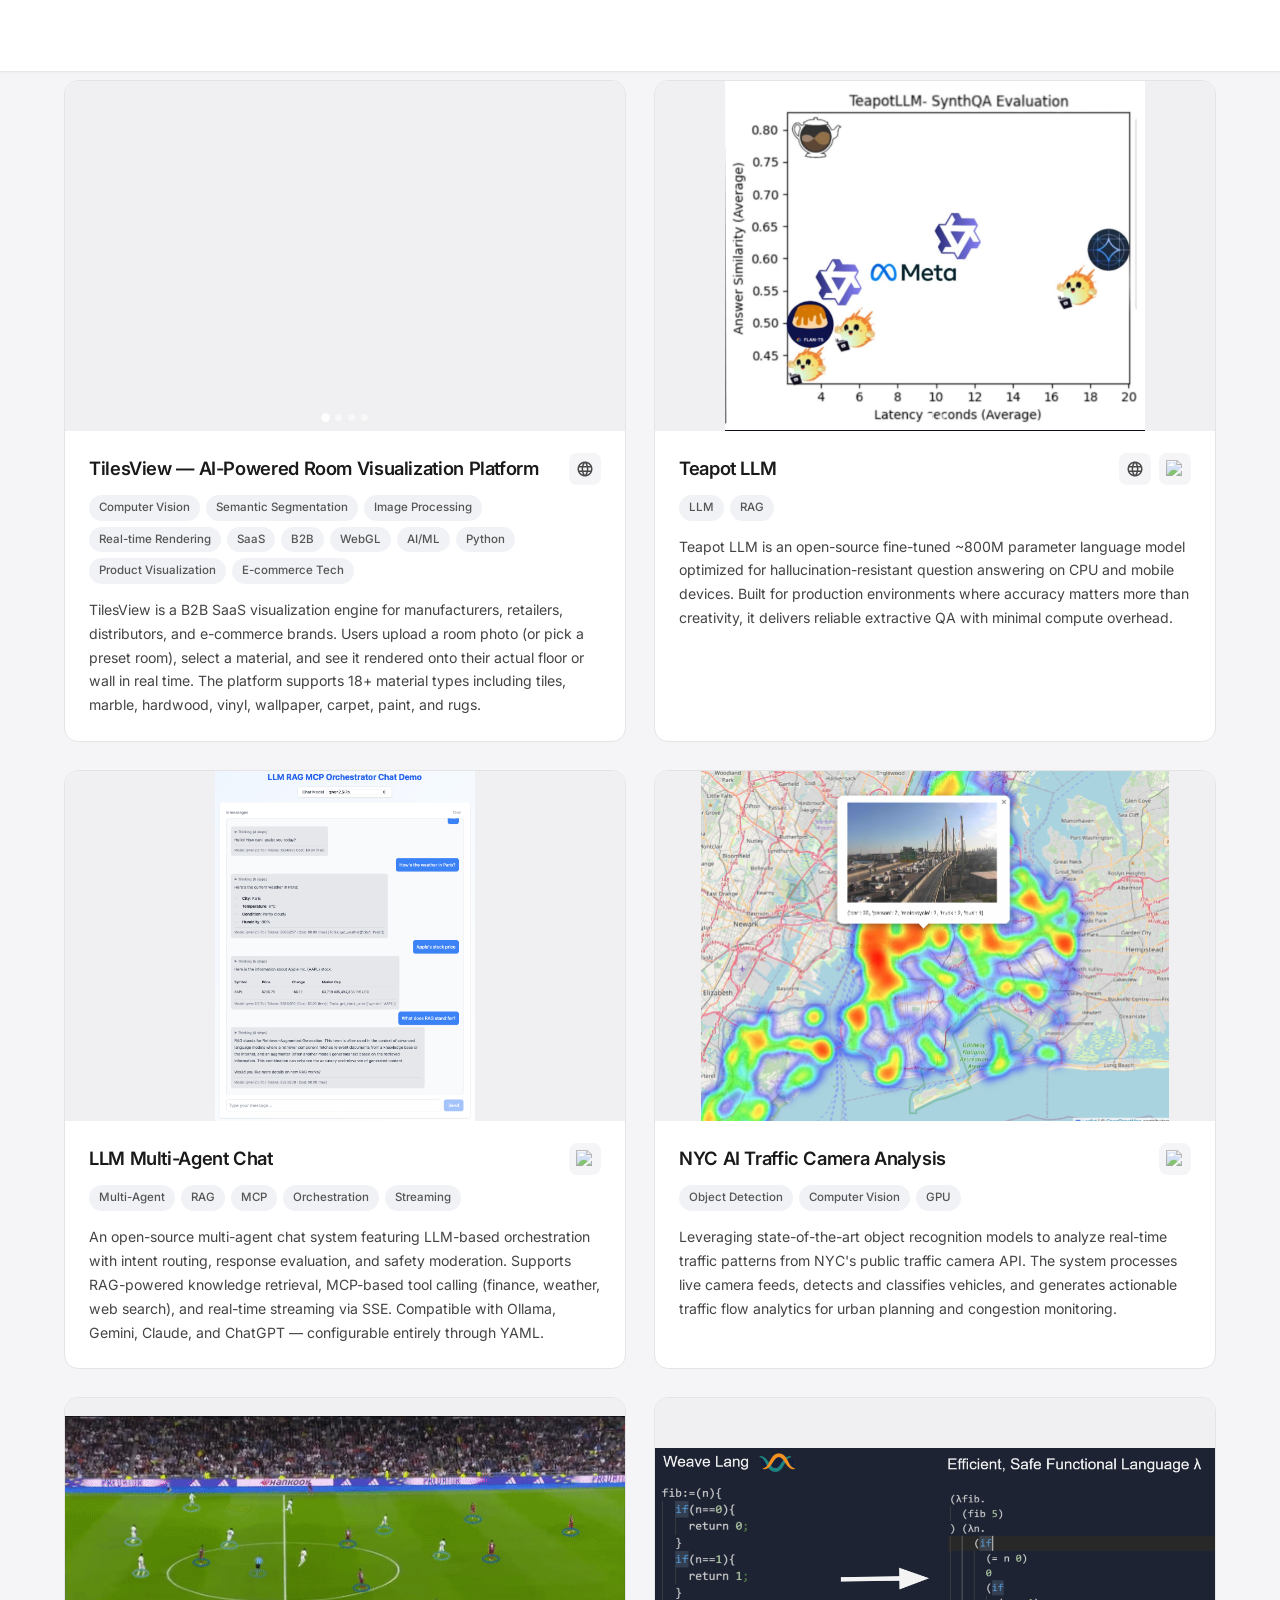
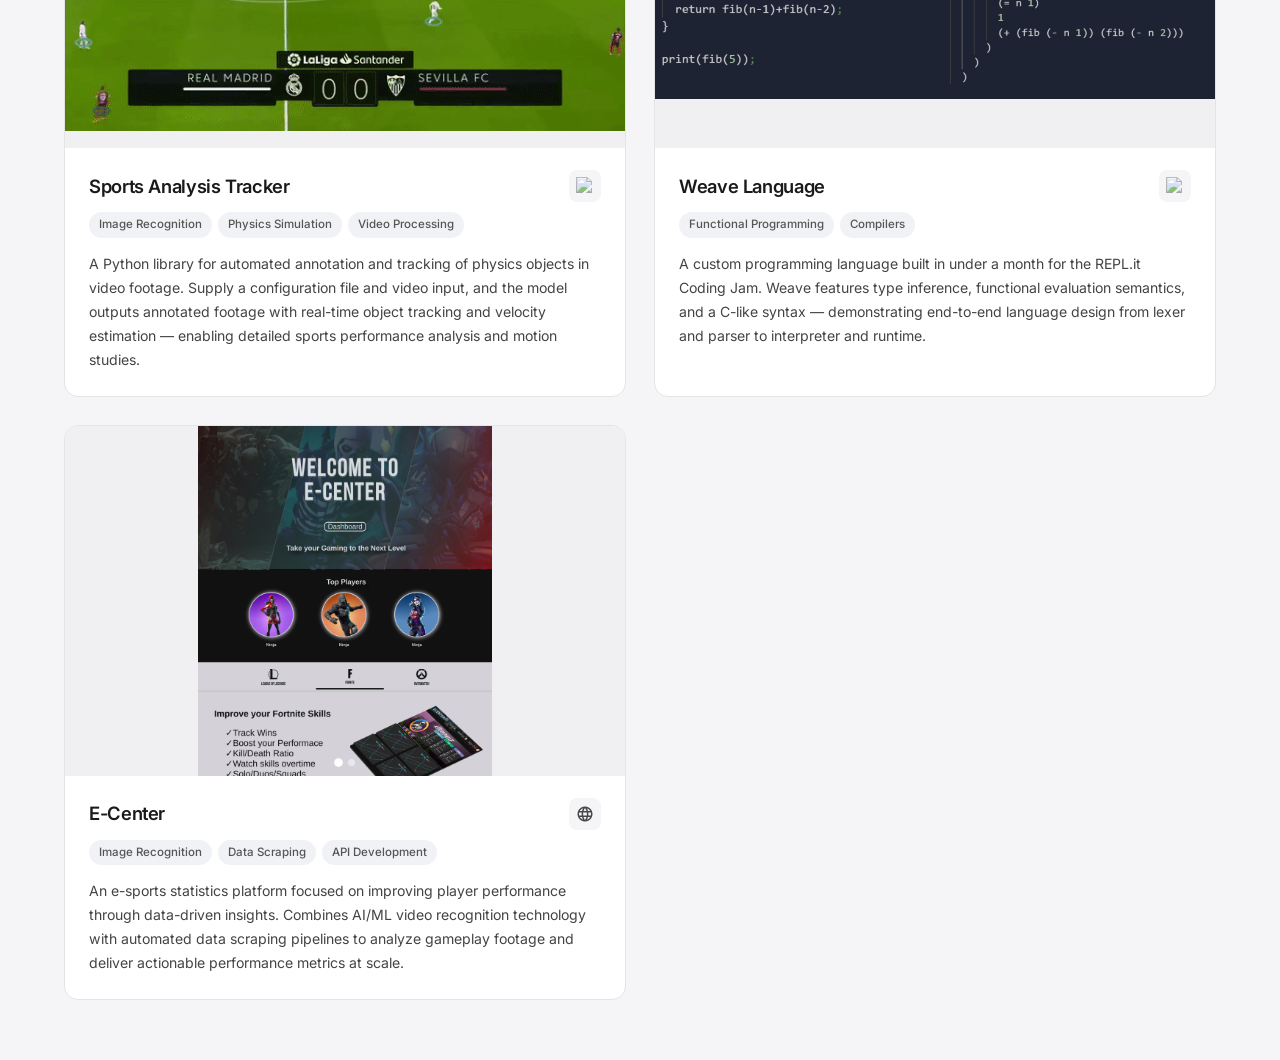
==== commit 14be4cac: "add: tilesview project" ====
--- a/index.html
+++ b/index.html
@@ -33,6 +33,43 @@
   <div id="main">
     <div class="projects-grid">
 
+      <!-- tilesview.ai -->
+      <div class="project-card">
+        <div class="carousel" data-count="4">
+          <div class="carousel-track">
+            <div class="carousel-slide"><video src="./assets/projects/titlesview.ai/room_visualization.mp4" alt="Room visualization demo" autoplay loop muted playsinline></video></div>
+            <div class="carousel-slide"><video src="./assets/projects/titlesview.ai/click.mp4" alt="Click demo" autoplay loop muted playsinline></video></div>
+            <div class="carousel-slide"><video src="./assets/projects/titlesview.ai/select_the_material.mp4" alt="Select the material demo" autoplay loop muted playsinline></video></div>
+            <div class="carousel-slide"><video src="./assets/projects/titlesview.ai/space_visualized.mp4" alt="Space visualized demo" autoplay loop muted playsinline></video></div>
+          </div>
+          <button class="carousel-btn prev" aria-label="Previous">&#8249;</button>
+          <button class="carousel-btn next" aria-label="Next">&#8250;</button>
+          <div class="carousel-dots"></div>
+        </div>
+        <div class="card-body">
+          <div class="card-header">
+            <h2>TilesView — AI-Powered Room Visualization Platform</h2>
+            <div class="card-links">
+              <a href="https://tilesview.ai/" target="_blank"><img src="./assets/portfolio/www.png" alt="Website"></a>
+            </div>
+          </div>
+          <div class="card-tags">
+            <span class="tag">Computer Vision</span>
+            <span class="tag">Semantic Segmentation</span>
+            <span class="tag">Image Processing</span>
+            <span class="tag">Real-time Rendering</span>
+            <span class="tag">SaaS</span>
+            <span class="tag">B2B</span>
+            <span class="tag">WebGL</span>
+            <span class="tag">AI/ML</span>
+            <span class="tag">Python</span>
+            <span class="tag">Product Visualization</span>
+            <span class="tag">E-commerce Tech</span>
+          </div>
+          <p class="card-description">TilesView is a B2B SaaS visualization engine for manufacturers, retailers, distributors, and e-commerce brands. Users upload a room photo (or pick a preset room), select a material, and see it rendered onto their actual floor or wall in real time. The platform supports 18+ material types including tiles, marble, hardwood, vinyl, wallpaper, carpet, paint, and rugs.</p>
+        </div>
+      </div>
+
       <!-- Teapot LLM -->
       <div class="project-card">
         <div class="carousel" data-count="2">
